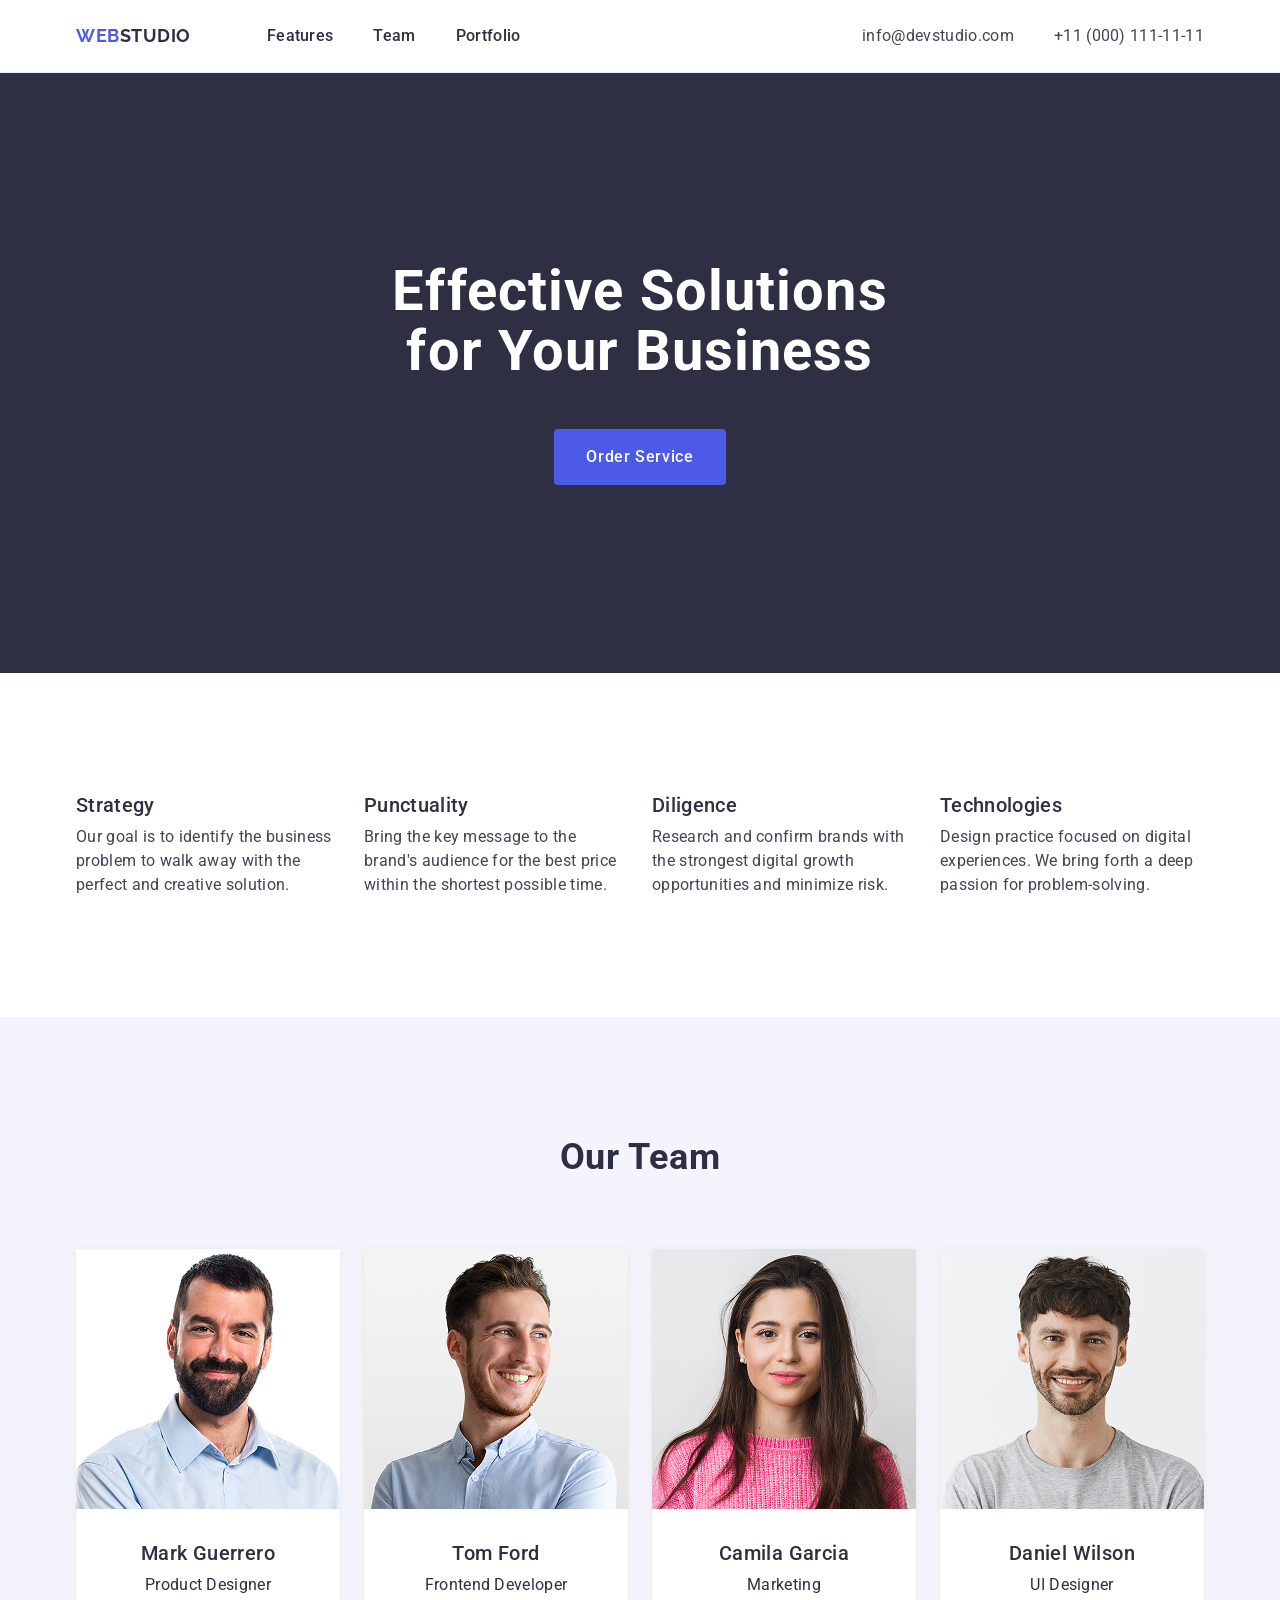
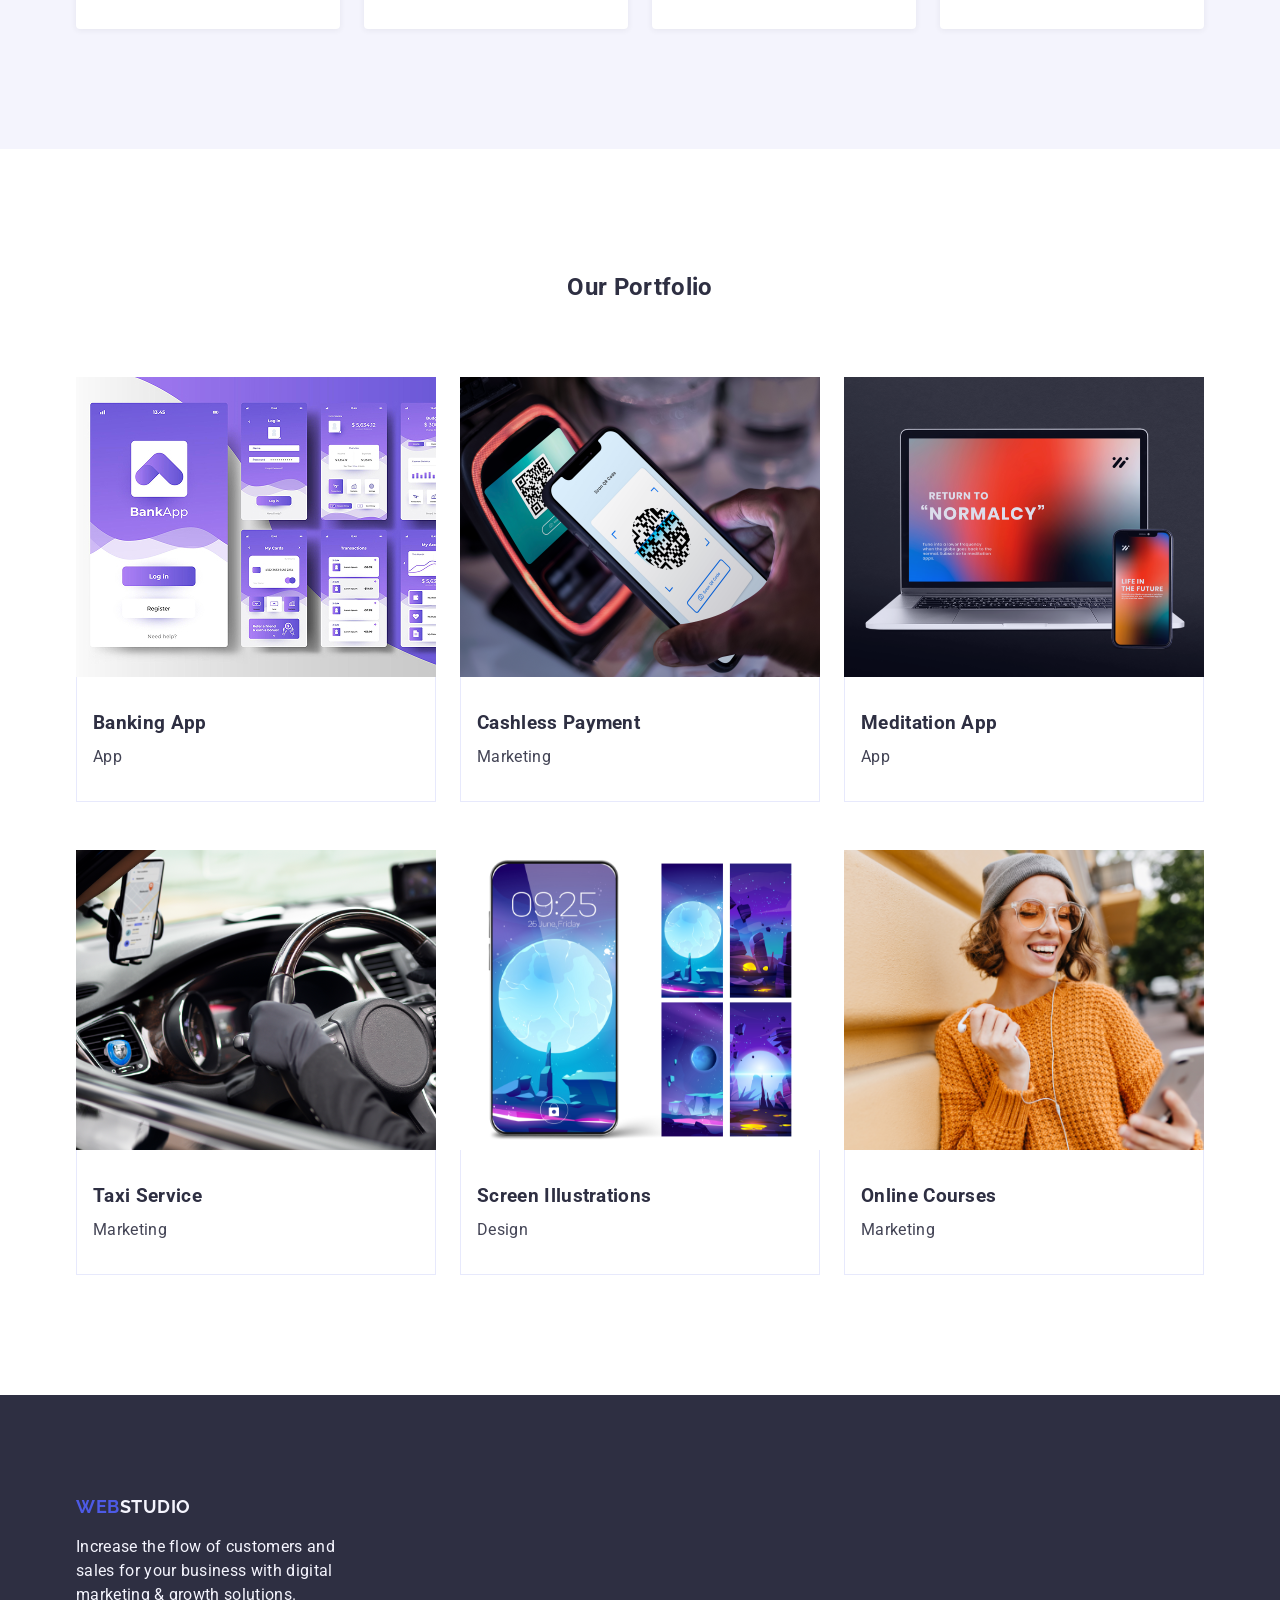
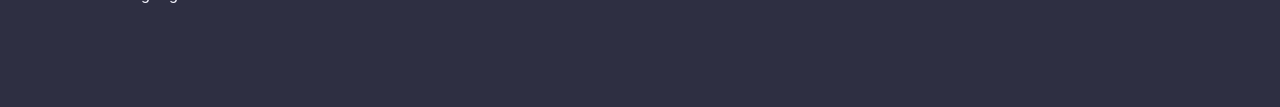
==== index.html @ d3e7862a "Initial commit" ====
<!doctype html>
<html lang="en">
  <head>
    <meta charset="UTF-8" />
    <meta name="viewport" content="width=device-width, initial-scale=1.0" />
    <title>WebStudio</title>
    <link rel="preconnect" href="https://fonts.googleapis.com">
<link rel="preconnect" href="https://fonts.gstatic.com" crossorigin>
<link href="https://fonts.googleapis.com/css2?family=Raleway:wght@700&family=Roboto:wght@100..900&display=swap" rel="stylesheet">
<link rel="stylesheet" href="https://cdnjs.cloudflare.com/ajax/libs/modern-normalize/3.0.1/modern-normalize.min.css" integrity="sha512-q6WgHqiHlKyOqslT/lgBgodhd03Wp4BEqKeW6nNtlOY4quzyG3VoQKFrieaCeSnuVseNKRGpGeDU3qPmabCANg==" crossorigin="anonymous" referrerpolicy="no-referrer" />
    <link rel = "stylesheet" href="./css/main.css">
    <link rel="shortcut icon" href="./images/icons/logo.svg" type="image/x-icon" />
  </head>
  <body>
    <!--Header section-->
    <header class="header" id="header">      
      <div class="container">
      <a class="logo"
      href="./index.html">
      Web<span class="logo-icon">Studio</span></a>
            
      <nav class="main-nav">
        <ul class="main-nav-list">
        
          <li class="main-nav-item">
            <a class="main-nav-link" href="#features">Features</a>
          </li>
          <li class="main-nav-item">
            <a class="main-nav-link"  href="#team">Team</a>
          </li>
          <li class="main-nav-item"> 
            <a class="main-nav-link" href="#portfolio">Portfolio</a>
          </li>
        </ul>
      </nav>
      <address>
      <ul class="socials">
        <li class="socials-item">
          <a class="socials-link" href="mailto:info@devstudio.com">info@devstudio.com</a>
        </li>
        <li class="socials-item">
          <a class="socials-link" href="tel:+110001111111">+11 (000) 111-11-11</a>
        </li>
      </ul>
        </address>
        </div> 
    </header>

    <main class="main" id="main">
      <!--Hero section-->
      <section class="hero" id="hero">
        <div class="container">
        <div class="hero-wrapper">
        <h1 class="hero-title">Effective Solutions for Your Business</h1>
        <button class="hero-btn" type="button">Order Service</button>
        </div>
      </div>
      </section>

      <!--Features section-->
      <section class="features" id="features"> 
        <div class="container">
        <h2 class="sr-only">Our Features</h2>
       
        <ul class="features-list">
          <li class="features-item">
            <h3 class="features-subtitle">Strategy</h3>
            <p class="features-desc">
              Our goal is to identify the business problem to walk away with the
              perfect and creative solution.
            </p>
          </li>
          <li class="features-item">
            <h3 class="features-subtitle">Punctuality</h3>
            <p class="features-desc">
              Bring the key message to the brand's audience for the best price
              within the shortest possible time.
            </p>
          </li>
          <li class="features-item">
            <h3 class="features-subtitle">Diligence</h3>
            <p class="features-desc">
              Research and confirm brands with the strongest digital growth
              opportunities and minimize risk.
            </p>
          </li>
          <li class="features-item">
            <h3 class="features-subtitle">Technologies</h3>
            <p class="features-desc">
              Design practice focused on digital experiences. We bring forth a
              deep passion for problem-solving.
            </p>
          </li>
        </ul>
        </div>
      </section>

      <!--Team section-->
      <section class="team section" id="team">
        <div class="container">
        <h2 class="team-title section-title">Our Team</h2>
        
        <ul class="team-list">
          <li class="team-item">
            <img
              class="team-ill"
              src="./images/photo/team-1.png"
              alt="Mark Guerrero"
              width="264"
              height="260"
            />
            <div class="team-content">
            <h3 class="team-caption">Mark Guerrero</h3>
            <p>Product Designer</p></div>
          </li>
          <li class="team-item">
            <img
              class="team-ill"
              src="./images/photo/team-2.png"
              alt="Tom Ford"
              width="264"
              height="260"
            />
            <div class="team-content">
            <h3 class="team-caption">Tom Ford</h3>
            <p>Frontend Developer</p></div>
          </li>
          <li class="team-item">
            <img
              class="team-ill"
              src="./images/photo/team-3.png"
              alt="Camila Garcia"
              width="264"
              height="260"
            />
            <div class="team-content">
            <h3 class="team-caption">Camila Garcia</h3>
            <p>Marketing</p></div>
          </li>
          <li class="team-item">
            <img
              class="team-ill"
              src="./images/photo/team-4.png"
              alt="Daniel Wilson"
              width="264"
              height="260"
            />
            <div class="team-content">
            <h3 class="team-caption">Daniel Wilson</h3>
            <p>UI Designer</p></div>
          </li>
        </ul>
        </div>
      </section>

       <!--Portfolio section-->
      <section class="portfolio section" id="portfolio">
        <div class="container">
    <h2 class="portfolio-title section-title">Our Portfolio</h2>
    <ul class="portfolio-list">
      <li class="portfolio-item">
        <img
        class="portfolio-ill"
          src="./images/portfolio-1.svg"
          alt="Banking App"
          width="360"
          height="300"
        />
        <div class="portfolio-content">
        <h3 class="portfolio-caption">Banking App</h3>
        <p class="portfolio-text">App</p></div>
      </li>
      <li class="portfolio-item">
        <img
          class="portfolio-ill"
          src="./images/portfolio-2.svg"
          alt="Marketing"
          width="360"
          height="300"
        />
          <div class="portfolio-content">
        <h3 class="portfolio-caption">Cashless Payment</h3>
        <p class="portfolio-text">Marketing</p></div>
      </li>
      <li class="portfolio-item">
        <img
          class="portfolio-ill"
          src="./images/portfolio-3.svg"
          alt="Meditation App"
          width="360"
          height="300"
        />
        <div class="portfolio-content">
        <h3 class="portfolio-caption">Meditation App</h3>
        <p class="portfolio-text">App</p></div>
      </li>
      <li class="portfolio-item">
        <img
          class="portfolio-ill"
          src="./images/portfolio-4.svg"
          alt="Taxi Service"
          width="360"
          height="300"
        />
        <div class="portfolio-content">
        <h3 class="portfolio-caption">Taxi Service</h3>
        <p class="portfolio-text">Marketing</p></div>
      </li>
      <li class="portfolio-item">
        <img
          class="portfolio-ill"
          src="./images/portfolio-5.svg"
          alt="Design"
          width="360"
          height="300"
        />
        <div class="portfolio-content">
        <h3 class="portfolio-caption">Screen Illustrations</h3>
        <p class="portfolio-text">Design</p></div>
      </li>
      <li class="portfolio-item">
        <img
          class="portfolio-ill"
          src="./images/portfolio-6.svg"
          alt="Online Courses"
          width="360"
          height="300"
        />
        <div class="portfolio-content">
        <h3 class="portfolio-caption">Online Courses</h3>
        <p class="portfolio-text">Marketing</p></div>
      </li>
    </ul>
    </div>
  </section>
    </main>

    <!--Footer section-->
    <footer class="footer" id="footer">
      <div class="container">

      <a class="logo footer-logo"
      href="./index.html">
      Web<span class="logo-icon-footer">Studio</span></a>
     
      <p class="footer-text">
        Increase the flow of customers and sales for your business with digital
        marketing & growth solutions.
      </p>
      </div>
    </footer>
  </body>
</html>
---- css/main.css ----
@import './common.css';
@import './header.css';
@import './hero.css';
@import './features.css';
@import './team.css';
@import './portfolio.css';
@import './footer.css';
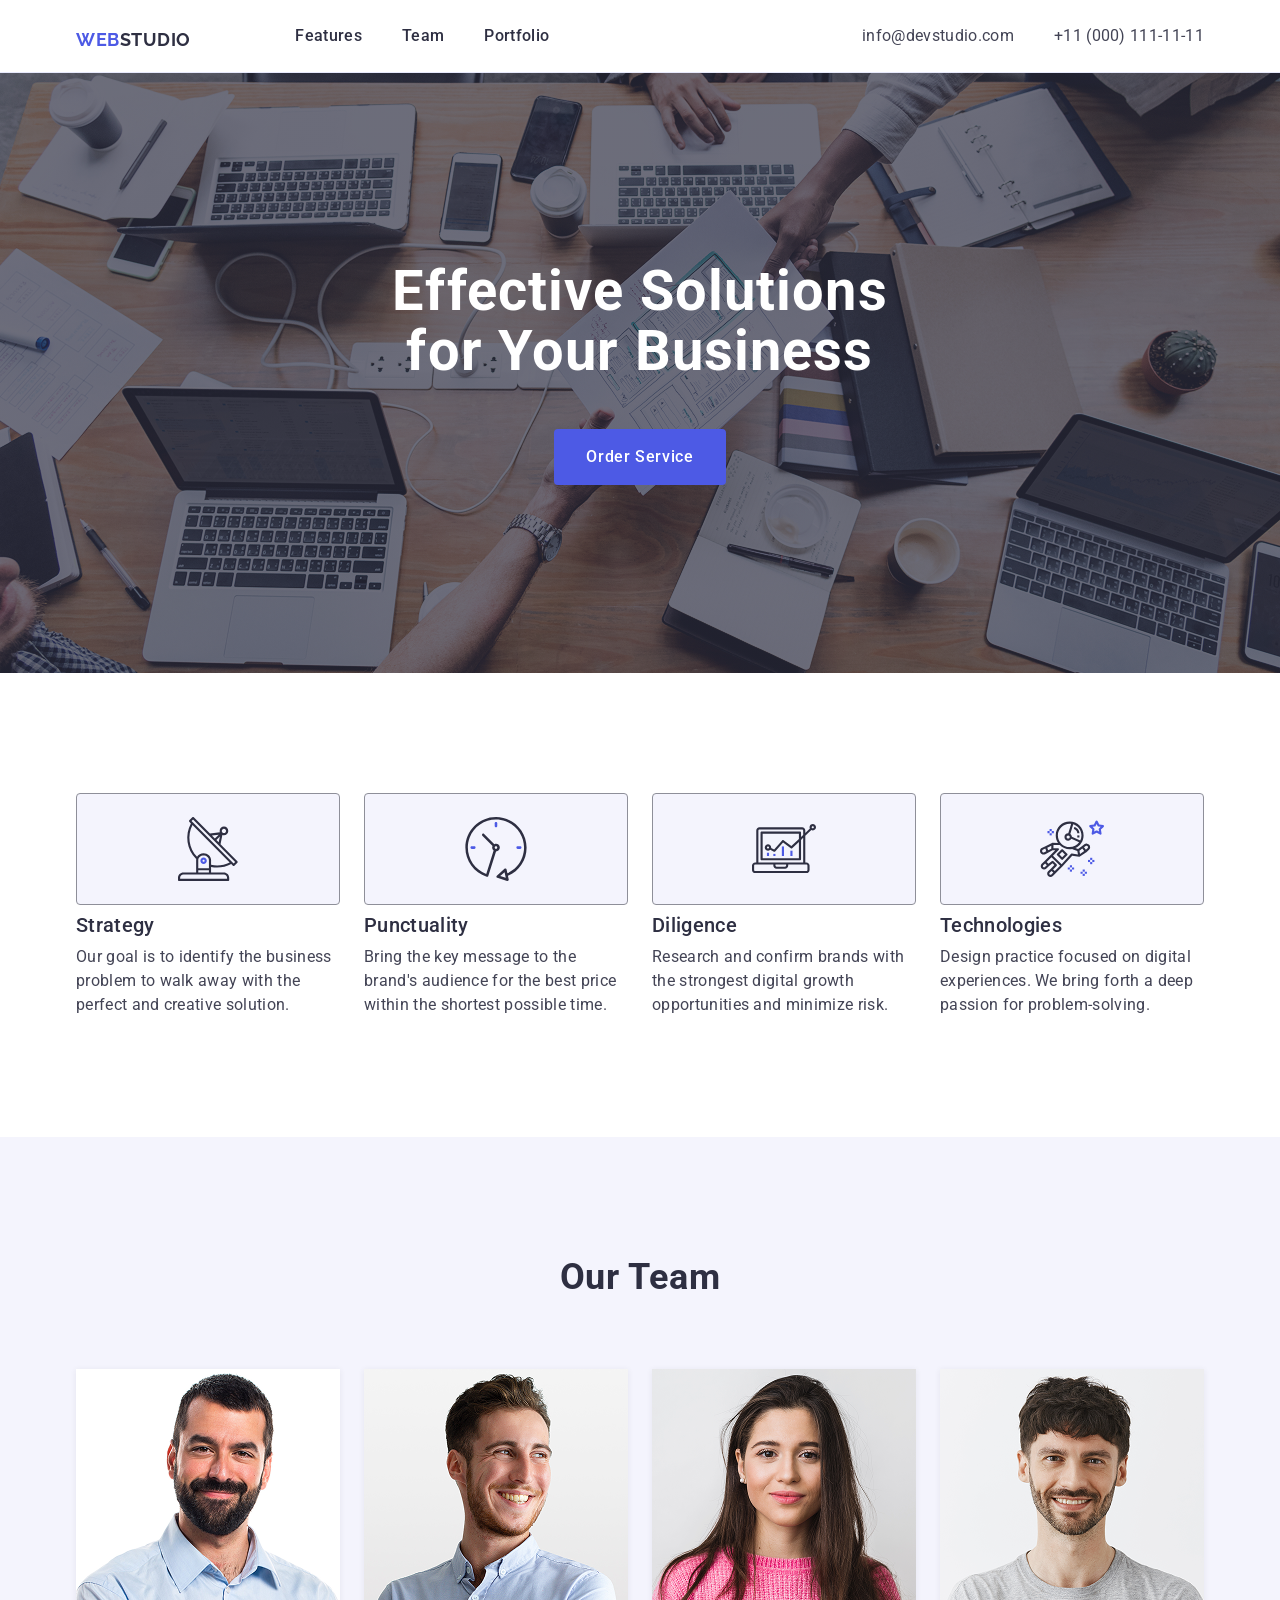
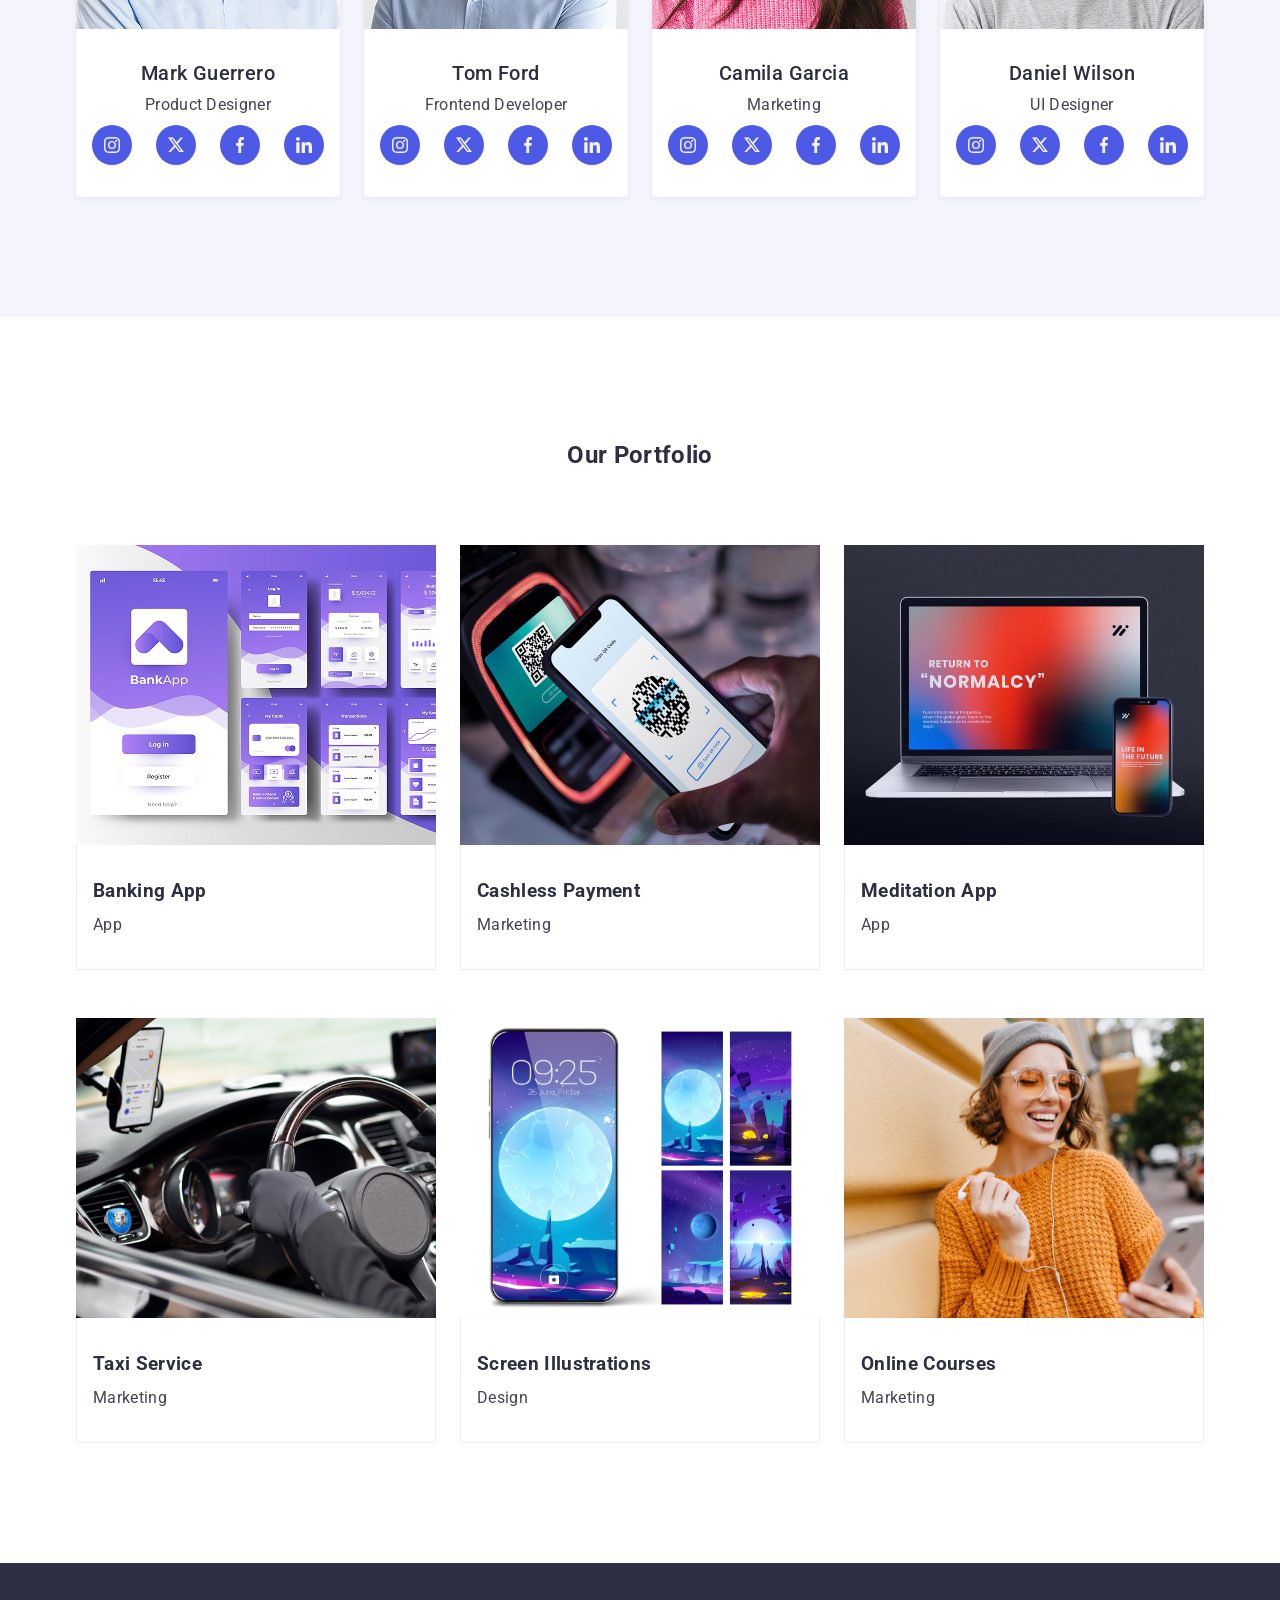
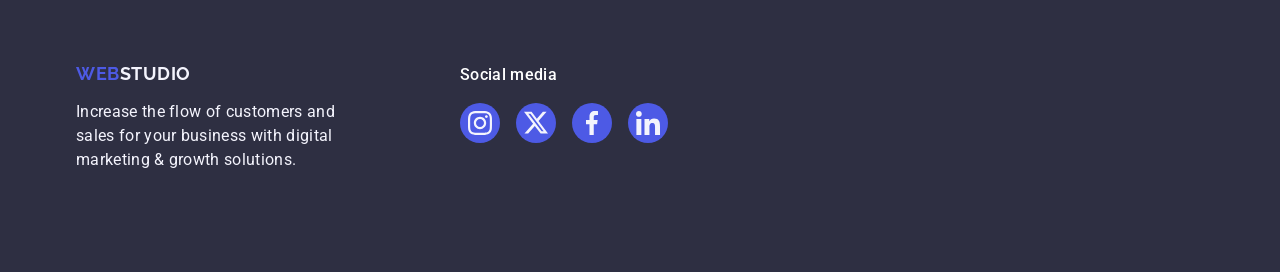
==== commit 0d2cba0b: "Complete WebStudio goit-markup-hw-04" ====
--- a/index.html
+++ b/index.html
@@ -17,7 +17,12 @@
       <div class="container">
       <a class="logo"
       href="./index.html">
-      Web<span class="logo-icon">Studio</span></a>
+      Web<span class="logo-icon">Studio</span>
+    <svg class="logo-icon-svg" width="24" height="24">
+      <use href="./images/icons/sprite.svg#logo"></use>
+
+    </svg>
+    </a>
             
       <nav class="main-nav">
         <ul class="main-nav-list">
@@ -64,6 +69,12 @@
        
         <ul class="features-list">
           <li class="features-item">
+            <div class="features-icon-wrapper">
+              <svg class="features-icon" width="64" height="64">
+                <use href="./images/icons/symbol-defs.svg#antenna">
+                </use>
+              </svg>
+            </div>
             <h3 class="features-subtitle">Strategy</h3>
             <p class="features-desc">
               Our goal is to identify the business problem to walk away with the
@@ -71,6 +82,12 @@
             </p>
           </li>
           <li class="features-item">
+            <div class="features-icon-wrapper">
+              <svg class="features-icon" width="64" height="64">
+                <use href="./images/icons/symbol-defs.svg#clock">
+                </use>
+              </svg>
+            </div>
             <h3 class="features-subtitle">Punctuality</h3>
             <p class="features-desc">
               Bring the key message to the brand's audience for the best price
@@ -78,6 +95,12 @@
             </p>
           </li>
           <li class="features-item">
+            <div class="features-icon-wrapper">
+              <svg class="features-icon" width="64" height="64">
+                <use href="./images/icons/symbol-defs.svg#diagram">
+                </use>
+              </svg>
+            </div>
             <h3 class="features-subtitle">Diligence</h3>
             <p class="features-desc">
               Research and confirm brands with the strongest digital growth
@@ -85,6 +108,12 @@
             </p>
           </li>
           <li class="features-item">
+            <div class="features-icon-wrapper">
+              <svg class="features-icon" width="64" height="64">
+                <use href="./images/icons/symbol-defs.svg#astronaut">
+                </use>
+              </svg>
+            </div>
             <h3 class="features-subtitle">Technologies</h3>
             <p class="features-desc">
               Design practice focused on digital experiences. We bring forth a
@@ -111,7 +140,45 @@
             />
             <div class="team-content">
             <h3 class="team-caption">Mark Guerrero</h3>
-            <p>Product Designer</p></div>
+            <p class="team-text">Product Designer</p>
+            <ul class="team-social-list">
+    <li class="team-social-item">
+      <a class="team-social-link" href="https://instagram.com/" aria-label="Instagram">
+        <svg class="team-social-icon" width="16" height="16">
+          <use href="./images/icons/symbol-defs.svg#instagram"></use>
+        </svg>
+      </a>
+    </li>
+    <li class="team-social-item">
+  <a class="team-social-link"
+     href="https://twitter.com/"
+     aria-label="Twitter">
+    <svg class="team-social-icon" width="16" height="16">
+      <use href="./images/icons/symbol-defs.svg#twitter"></use>
+    </svg>
+  </a>
+</li>
+
+<li class="team-social-item">
+  <a class="team-social-link"
+     href="https://facebook.com/"
+     aria-label="Facebook">
+    <svg class="team-social-icon" width="16" height="16">
+      <use href="./images/icons/symbol-defs.svg#facebook"></use>
+    </svg>
+  </a>
+</li>
+<li class="team-social-item">
+  <a class="team-social-link"
+     href="https://linkedin.com/"
+     aria-label="LinkedIn">
+    <svg class="team-social-icon" width="16" height="16">
+      <use href="./images/icons/symbol-defs.svg#linkedin"></use>
+    </svg>
+  </a>
+</li>
+  </ul>
+            </div>
           </li>
           <li class="team-item">
             <img
@@ -123,7 +190,45 @@
             />
             <div class="team-content">
             <h3 class="team-caption">Tom Ford</h3>
-            <p>Frontend Developer</p></div>
+            <p class="team-text">Frontend Developer</p>
+           <ul class="team-social-list">
+    <li class="team-social-item">
+      <a class="team-social-link" href="https://instagram.com/" aria-label="Instagram">
+        <svg class="team-social-icon" width="16" height="16">
+          <use href="./images/icons/symbol-defs.svg#instagram"></use>
+        </svg>
+      </a>
+    </li>
+    <li class="team-social-item">
+  <a class="team-social-link"
+     href="https://twitter.com/"
+     aria-label="Twitter">
+    <svg class="team-social-icon" width="16" height="16">
+      <use href="./images/icons/symbol-defs.svg#twitter"></use>
+    </svg>
+  </a>
+</li>
+
+<li class="team-social-item">
+  <a class="team-social-link"
+     href="https://facebook.com/"
+     aria-label="Facebook">
+    <svg class="team-social-icon" width="16" height="16">
+      <use href="./images/icons/symbol-defs.svg#facebook"></use>
+    </svg>
+  </a>
+</li>
+<li class="team-social-item">
+  <a class="team-social-link"
+     href="https://linkedin.com/"
+     aria-label="LinkedIn">
+    <svg class="team-social-icon" width="16" height="16">
+      <use href="./images/icons/symbol-defs.svg#linkedin"></use>
+    </svg>
+  </a>
+</li>
+  </ul>
+          </div>
           </li>
           <li class="team-item">
             <img
@@ -135,7 +240,45 @@
             />
             <div class="team-content">
             <h3 class="team-caption">Camila Garcia</h3>
-            <p>Marketing</p></div>
+            <p class="team-text">Marketing</p>
+           <ul class="team-social-list">
+    <li class="team-social-item">
+      <a class="team-social-link" href="https://instagram.com/" aria-label="Instagram">
+        <svg class="team-social-icon" width="16" height="16">
+          <use href="./images/icons/symbol-defs.svg#instagram"></use>
+        </svg>
+      </a>
+    </li>
+    <li class="team-social-item">
+  <a class="team-social-link"
+     href="https://twitter.com/"
+     aria-label="Twitter">
+    <svg class="team-social-icon" width="16" height="16">
+      <use href="./images/icons/symbol-defs.svg#twitter"></use>
+    </svg>
+  </a>
+</li>
+
+<li class="team-social-item">
+  <a class="team-social-link"
+     href="https://facebook.com/"
+     aria-label="Facebook">
+    <svg class="team-social-icon" width="16" height="16">
+      <use href="./images/icons/symbol-defs.svg#facebook"></use>
+    </svg>
+  </a>
+</li>
+<li class="team-social-item">
+  <a class="team-social-link"
+     href="https://linkedin.com/"
+     aria-label="LinkedIn">
+    <svg class="team-social-icon" width="16" height="16">
+      <use href="./images/icons/symbol-defs.svg#linkedin"></use>
+    </svg>
+  </a>
+</li>
+  </ul>
+          </div>
           </li>
           <li class="team-item">
             <img
@@ -147,7 +290,45 @@
             />
             <div class="team-content">
             <h3 class="team-caption">Daniel Wilson</h3>
-            <p>UI Designer</p></div>
+            <p class="team-text">UI Designer</p>
+           <ul class="team-social-list">
+    <li class="team-social-item">
+      <a class="team-social-link" href="https://instagram.com/" aria-label="Instagram">
+        <svg class="team-social-icon" width="16" height="16">
+          <use href="./images/icons/symbol-defs.svg#instagram"></use>
+        </svg>
+      </a>
+    </li>
+    <li class="team-social-item">
+  <a class="team-social-link"
+     href="https://twitter.com/"
+     aria-label="Twitter">
+    <svg class="team-social-icon" width="16" height="16">
+      <use href="./images/icons/symbol-defs.svg#twitter"></use>
+    </svg>
+  </a>
+</li>
+
+<li class="team-social-item">
+  <a class="team-social-link"
+     href="https://facebook.com/"
+     aria-label="Facebook">
+    <svg class="team-social-icon" width="16" height="16">
+      <use href="./images/icons/symbol-defs.svg#facebook"></use>
+    </svg>
+  </a>
+</li>
+<li class="team-social-item">
+  <a class="team-social-link"
+     href="https://linkedin.com/"
+     aria-label="LinkedIn">
+    <svg class="team-social-icon" width="16" height="16">
+      <use href="./images/icons/symbol-defs.svg#linkedin"></use>
+    </svg>
+  </a>
+</li>
+  </ul>
+          </div>
           </li>
         </ul>
         </div>
@@ -159,73 +340,152 @@
     <h2 class="portfolio-title section-title">Our Portfolio</h2>
     <ul class="portfolio-list">
       <li class="portfolio-item">
+        <div class="portfolio-image-wrapper">
         <img
         class="portfolio-ill"
-          src="./images/portfolio-1.svg"
+          src="./images/portfolio/portfolio-1.svg"
           alt="Banking App"
           width="360"
           height="300"
         />
+        <p class="portfolio-overlay">
+
+      14 Stylish and User-Friendly App Design
+
+      Concepts. Task Manager App. Calorie
+
+      Tracker App. Exotic Fruit Ecommerce App.
+
+      Cloud Storage App.
+
+        </p>
+        </div>
         <div class="portfolio-content">
         <h3 class="portfolio-caption">Banking App</h3>
         <p class="portfolio-text">App</p></div>
       </li>
       <li class="portfolio-item">
+        <div class="portfolio-image-wrapper">
         <img
           class="portfolio-ill"
-          src="./images/portfolio-2.svg"
+          src="./images/portfolio/portfolio-2.svg"
           alt="Marketing"
           width="360"
           height="300"
         />
+           <p class="portfolio-overlay">
+
+      14 Stylish and User-Friendly App Design
+
+      Concepts. Task Manager App. Calorie
+
+      Tracker App. Exotic Fruit Ecommerce App.
+
+      Cloud Storage App.
+
+        </p>
+        </div>
           <div class="portfolio-content">
         <h3 class="portfolio-caption">Cashless Payment</h3>
         <p class="portfolio-text">Marketing</p></div>
       </li>
       <li class="portfolio-item">
+         <div class="portfolio-image-wrapper">
         <img
           class="portfolio-ill"
-          src="./images/portfolio-3.svg"
+          src="./images/portfolio/portfolio-3.svg"
           alt="Meditation App"
           width="360"
           height="300"
         />
+        <p class="portfolio-overlay">
+
+      14 Stylish and User-Friendly App Design
+
+      Concepts. Task Manager App. Calorie
+
+      Tracker App. Exotic Fruit Ecommerce App.
+
+      Cloud Storage App.
+
+        </p>
+        </div>
         <div class="portfolio-content">
         <h3 class="portfolio-caption">Meditation App</h3>
         <p class="portfolio-text">App</p></div>
       </li>
       <li class="portfolio-item">
+        <div class="portfolio-image-wrapper">
         <img
           class="portfolio-ill"
-          src="./images/portfolio-4.svg"
+          src="./images/portfolio/portfolio-4.svg"
           alt="Taxi Service"
           width="360"
           height="300"
         />
+        
+           <p class="portfolio-overlay">
+
+      14 Stylish and User-Friendly App Design
+
+      Concepts. Task Manager App. Calorie
+
+      Tracker App. Exotic Fruit Ecommerce App.
+
+      Cloud Storage App.
+
+        </p>
+        </div>
         <div class="portfolio-content">
         <h3 class="portfolio-caption">Taxi Service</h3>
         <p class="portfolio-text">Marketing</p></div>
       </li>
       <li class="portfolio-item">
+        <div class="portfolio-image-wrapper">
         <img
           class="portfolio-ill"
-          src="./images/portfolio-5.svg"
+          src="./images/portfolio/portfolio-5.svg"
           alt="Design"
           width="360"
           height="300"
         />
+         <p class="portfolio-overlay">
+
+      14 Stylish and User-Friendly App Design
+
+      Concepts. Task Manager App. Calorie
+
+      Tracker App. Exotic Fruit Ecommerce App.
+
+      Cloud Storage App.
+
+        </p>
+        </div>
         <div class="portfolio-content">
         <h3 class="portfolio-caption">Screen Illustrations</h3>
         <p class="portfolio-text">Design</p></div>
       </li>
       <li class="portfolio-item">
+         <div class="portfolio-image-wrapper">
         <img
           class="portfolio-ill"
-          src="./images/portfolio-6.svg"
+          src="./images/portfolio/portfolio-6.svg"
           alt="Online Courses"
           width="360"
           height="300"
         />
+        <p class="portfolio-overlay">
+
+      14 Stylish and User-Friendly App Design
+
+      Concepts. Task Manager App. Calorie
+
+      Tracker App. Exotic Fruit Ecommerce App.
+
+      Cloud Storage App.
+
+        </p>
+        </div>
         <div class="portfolio-content">
         <h3 class="portfolio-caption">Online Courses</h3>
         <p class="portfolio-text">Marketing</p></div>
@@ -238,15 +498,66 @@
     <!--Footer section-->
     <footer class="footer" id="footer">
       <div class="container">
-
+        <div class="footer-info">
       <a class="logo footer-logo"
       href="./index.html">
       Web<span class="logo-icon-footer">Studio</span></a>
      
       <p class="footer-text">
         Increase the flow of customers and sales for your business with digital
-        marketing & growth solutions.
+        marketing &amp; growth solutions.
       </p>
+      </div>
+
+      <div class="footer-social">
+        <p class="footer-social-title">Social media</p>
+
+        <ul class="footer-social-list">
+          <li class="footer-social-item">
+            <a class="footer-social-link"
+            href="https://instagram.com/"
+            aria-label="Instagram">
+            <svg width="24" height="24">
+              <use href="./images/icons/symbol-defs.svg#instagram"></use>
+            </svg>
+            </a>
+          </li>
+          <li class="footer-social-item">
+      <a class="footer-social-link"
+         href="https://twitter.com/"
+         aria-label="Twitter">
+        <svg width="24" height="24">
+          <use href="./images/icons/symbol-defs.svg#twitter"></use>
+        </svg>
+      </a>
+    </li>
+
+    <li class="footer-social-item">
+      <a class="footer-social-link"
+         href="https://facebook.com/"
+         aria-label="Facebook">
+        <svg width="24" height="24">
+          <use href="./images/icons/symbol-defs.svg#facebook"></use>
+        </svg>
+      </a>
+    </li>
+
+    <li class="footer-social-item">
+      <a class="footer-social-link"
+         href="https://linkedin.com/"
+         aria-label="LinkedIn">
+        <svg width="24" height="24">
+          <use href="./images/icons/symbol-defs.svg#linkedin"></use>
+        </svg>
+      </a>
+    </li>
+
+        </ul>
+
+
+      </div>
+
+
       </div>
     </footer>
   </body>
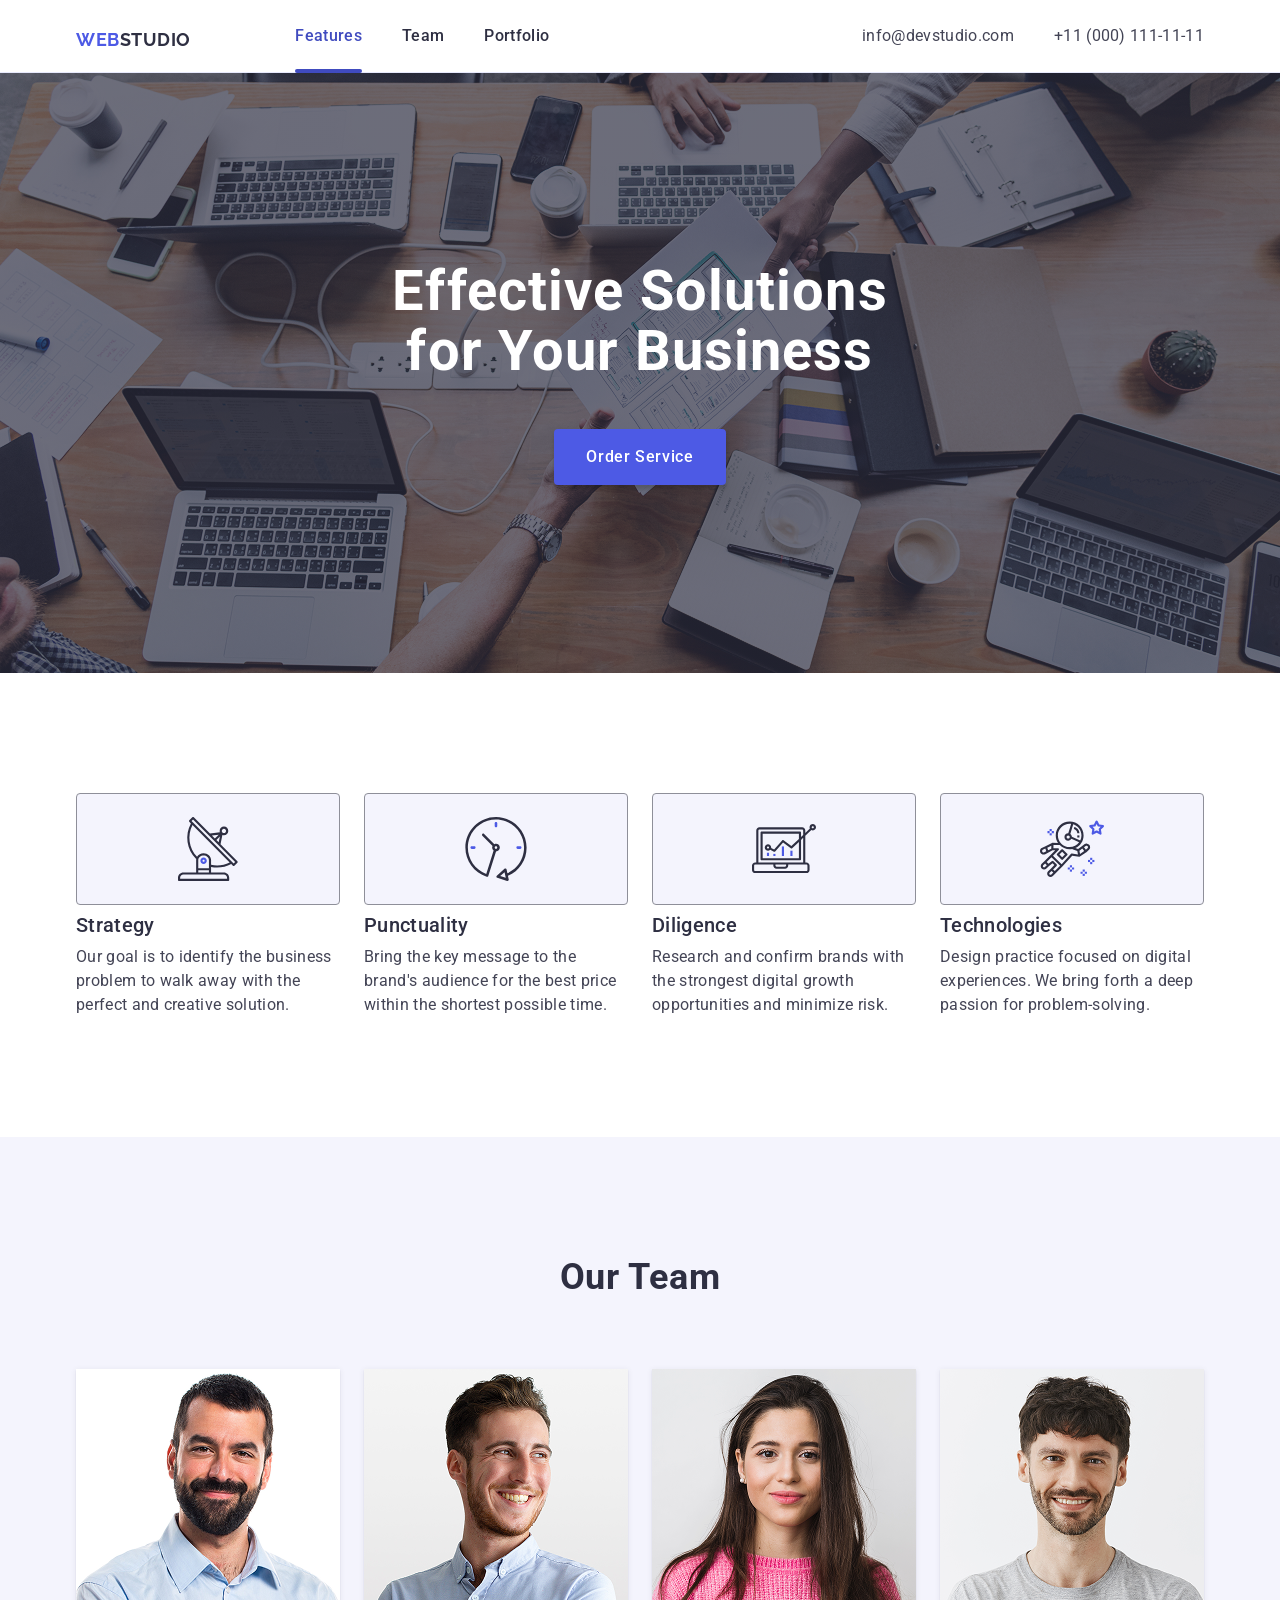
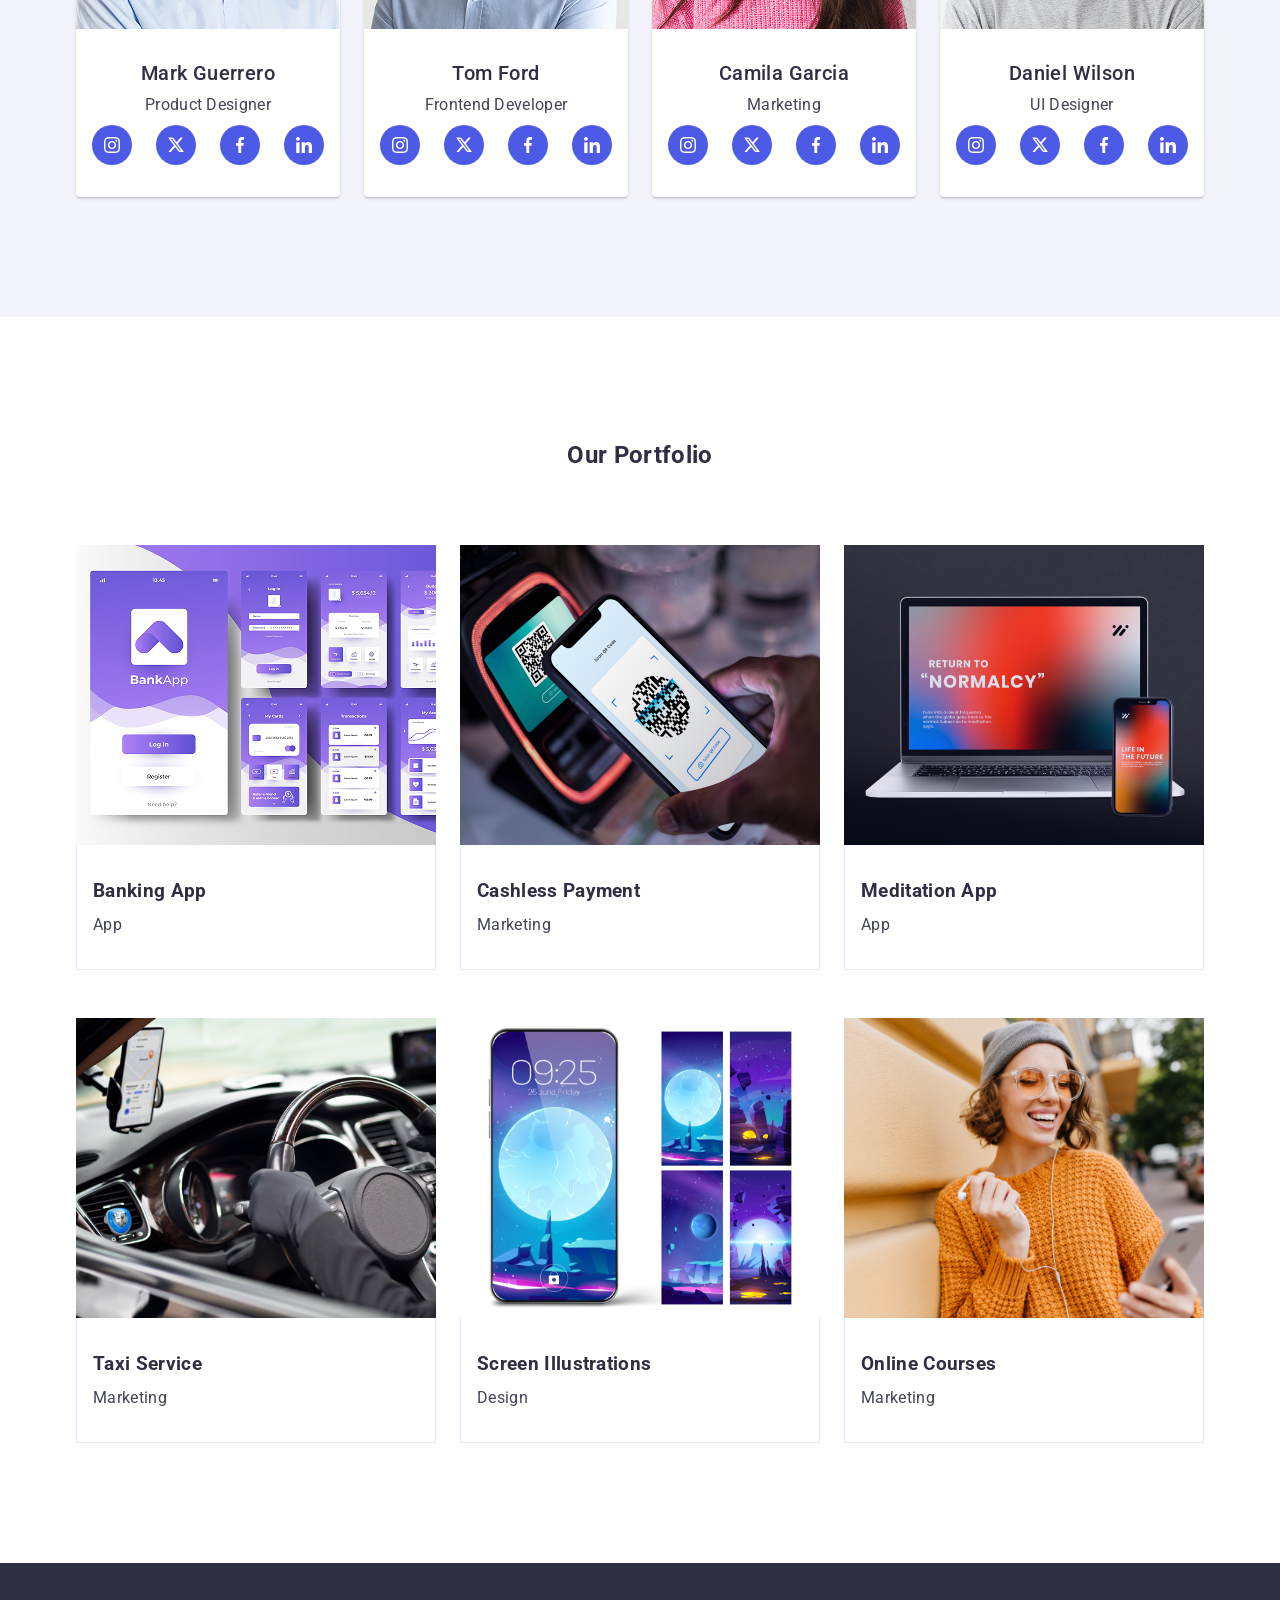
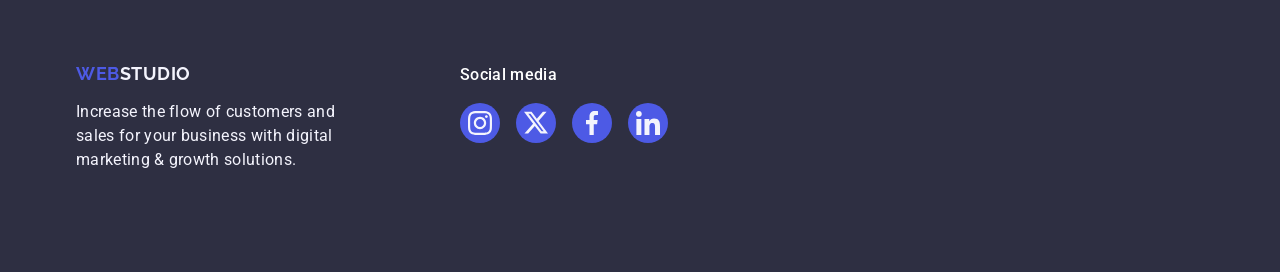
==== commit b22d6e59: "Fix homework feedback: update styles and layout" ====
--- a/index.html
+++ b/index.html
@@ -28,7 +28,7 @@
         <ul class="main-nav-list">
         
           <li class="main-nav-item">
-            <a class="main-nav-link" href="#features">Features</a>
+            <a class="main-nav-link current" href="#features">Features</a>
           </li>
           <li class="main-nav-item">
             <a class="main-nav-link"  href="#team">Team</a>
@@ -145,7 +145,7 @@
     <li class="team-social-item">
       <a class="team-social-link" href="https://instagram.com/" aria-label="Instagram">
         <svg class="team-social-icon" width="16" height="16">
-          <use href="./images/icons/symbol-defs.svg#instagram"></use>
+          <use href="./images/icons.svg#instagram"></use>
         </svg>
       </a>
     </li>
@@ -154,7 +154,7 @@
      href="https://twitter.com/"
      aria-label="Twitter">
     <svg class="team-social-icon" width="16" height="16">
-      <use href="./images/icons/symbol-defs.svg#twitter"></use>
+      <use href="./images/icons.svg#twitter"></use>
     </svg>
   </a>
 </li>
@@ -164,7 +164,7 @@
      href="https://facebook.com/"
      aria-label="Facebook">
     <svg class="team-social-icon" width="16" height="16">
-      <use href="./images/icons/symbol-defs.svg#facebook"></use>
+      <use href="./images/icons.svg#facebook"></use>
     </svg>
   </a>
 </li>
@@ -173,7 +173,7 @@
      href="https://linkedin.com/"
      aria-label="LinkedIn">
     <svg class="team-social-icon" width="16" height="16">
-      <use href="./images/icons/symbol-defs.svg#linkedin"></use>
+      <use href="./images/icons.svg#linkedin"></use>
     </svg>
   </a>
 </li>
@@ -195,7 +195,7 @@
     <li class="team-social-item">
       <a class="team-social-link" href="https://instagram.com/" aria-label="Instagram">
         <svg class="team-social-icon" width="16" height="16">
-          <use href="./images/icons/symbol-defs.svg#instagram"></use>
+          <use href="./images/icons.svg#instagram"></use>
         </svg>
       </a>
     </li>
@@ -204,7 +204,7 @@
      href="https://twitter.com/"
      aria-label="Twitter">
     <svg class="team-social-icon" width="16" height="16">
-      <use href="./images/icons/symbol-defs.svg#twitter"></use>
+      <use href="./images/icons.svg#twitter"></use>
     </svg>
   </a>
 </li>
@@ -214,7 +214,7 @@
      href="https://facebook.com/"
      aria-label="Facebook">
     <svg class="team-social-icon" width="16" height="16">
-      <use href="./images/icons/symbol-defs.svg#facebook"></use>
+      <use href="./images/icons.svg#facebook"></use>
     </svg>
   </a>
 </li>
@@ -223,7 +223,7 @@
      href="https://linkedin.com/"
      aria-label="LinkedIn">
     <svg class="team-social-icon" width="16" height="16">
-      <use href="./images/icons/symbol-defs.svg#linkedin"></use>
+      <use href="./images/icons.svg#linkedin"></use>
     </svg>
   </a>
 </li>
@@ -245,7 +245,7 @@
     <li class="team-social-item">
       <a class="team-social-link" href="https://instagram.com/" aria-label="Instagram">
         <svg class="team-social-icon" width="16" height="16">
-          <use href="./images/icons/symbol-defs.svg#instagram"></use>
+          <use href="./images/icons.svg#instagram"></use>
         </svg>
       </a>
     </li>
@@ -254,7 +254,7 @@
      href="https://twitter.com/"
      aria-label="Twitter">
     <svg class="team-social-icon" width="16" height="16">
-      <use href="./images/icons/symbol-defs.svg#twitter"></use>
+      <use href="./images/icons.svg#twitter"></use>
     </svg>
   </a>
 </li>
@@ -264,7 +264,7 @@
      href="https://facebook.com/"
      aria-label="Facebook">
     <svg class="team-social-icon" width="16" height="16">
-      <use href="./images/icons/symbol-defs.svg#facebook"></use>
+      <use href="./images/icons.svg#facebook"></use>
     </svg>
   </a>
 </li>
@@ -273,7 +273,7 @@
      href="https://linkedin.com/"
      aria-label="LinkedIn">
     <svg class="team-social-icon" width="16" height="16">
-      <use href="./images/icons/symbol-defs.svg#linkedin"></use>
+      <use href="./images/icons.svg#linkedin"></use>
     </svg>
   </a>
 </li>
@@ -295,7 +295,7 @@
     <li class="team-social-item">
       <a class="team-social-link" href="https://instagram.com/" aria-label="Instagram">
         <svg class="team-social-icon" width="16" height="16">
-          <use href="./images/icons/symbol-defs.svg#instagram"></use>
+          <use href="./images/icons.svg#instagram"></use>
         </svg>
       </a>
     </li>
@@ -304,7 +304,7 @@
      href="https://twitter.com/"
      aria-label="Twitter">
     <svg class="team-social-icon" width="16" height="16">
-      <use href="./images/icons/symbol-defs.svg#twitter"></use>
+      <use href="./images/icons.svg#twitter"></use>
     </svg>
   </a>
 </li>
@@ -314,7 +314,7 @@
      href="https://facebook.com/"
      aria-label="Facebook">
     <svg class="team-social-icon" width="16" height="16">
-      <use href="./images/icons/symbol-defs.svg#facebook"></use>
+      <use href="./images/icons.svg#facebook"></use>
     </svg>
   </a>
 </li>
@@ -323,7 +323,7 @@
      href="https://linkedin.com/"
      aria-label="LinkedIn">
     <svg class="team-social-icon" width="16" height="16">
-      <use href="./images/icons/symbol-defs.svg#linkedin"></use>
+      <use href="./images/icons.svg#linkedin"></use>
     </svg>
   </a>
 </li>
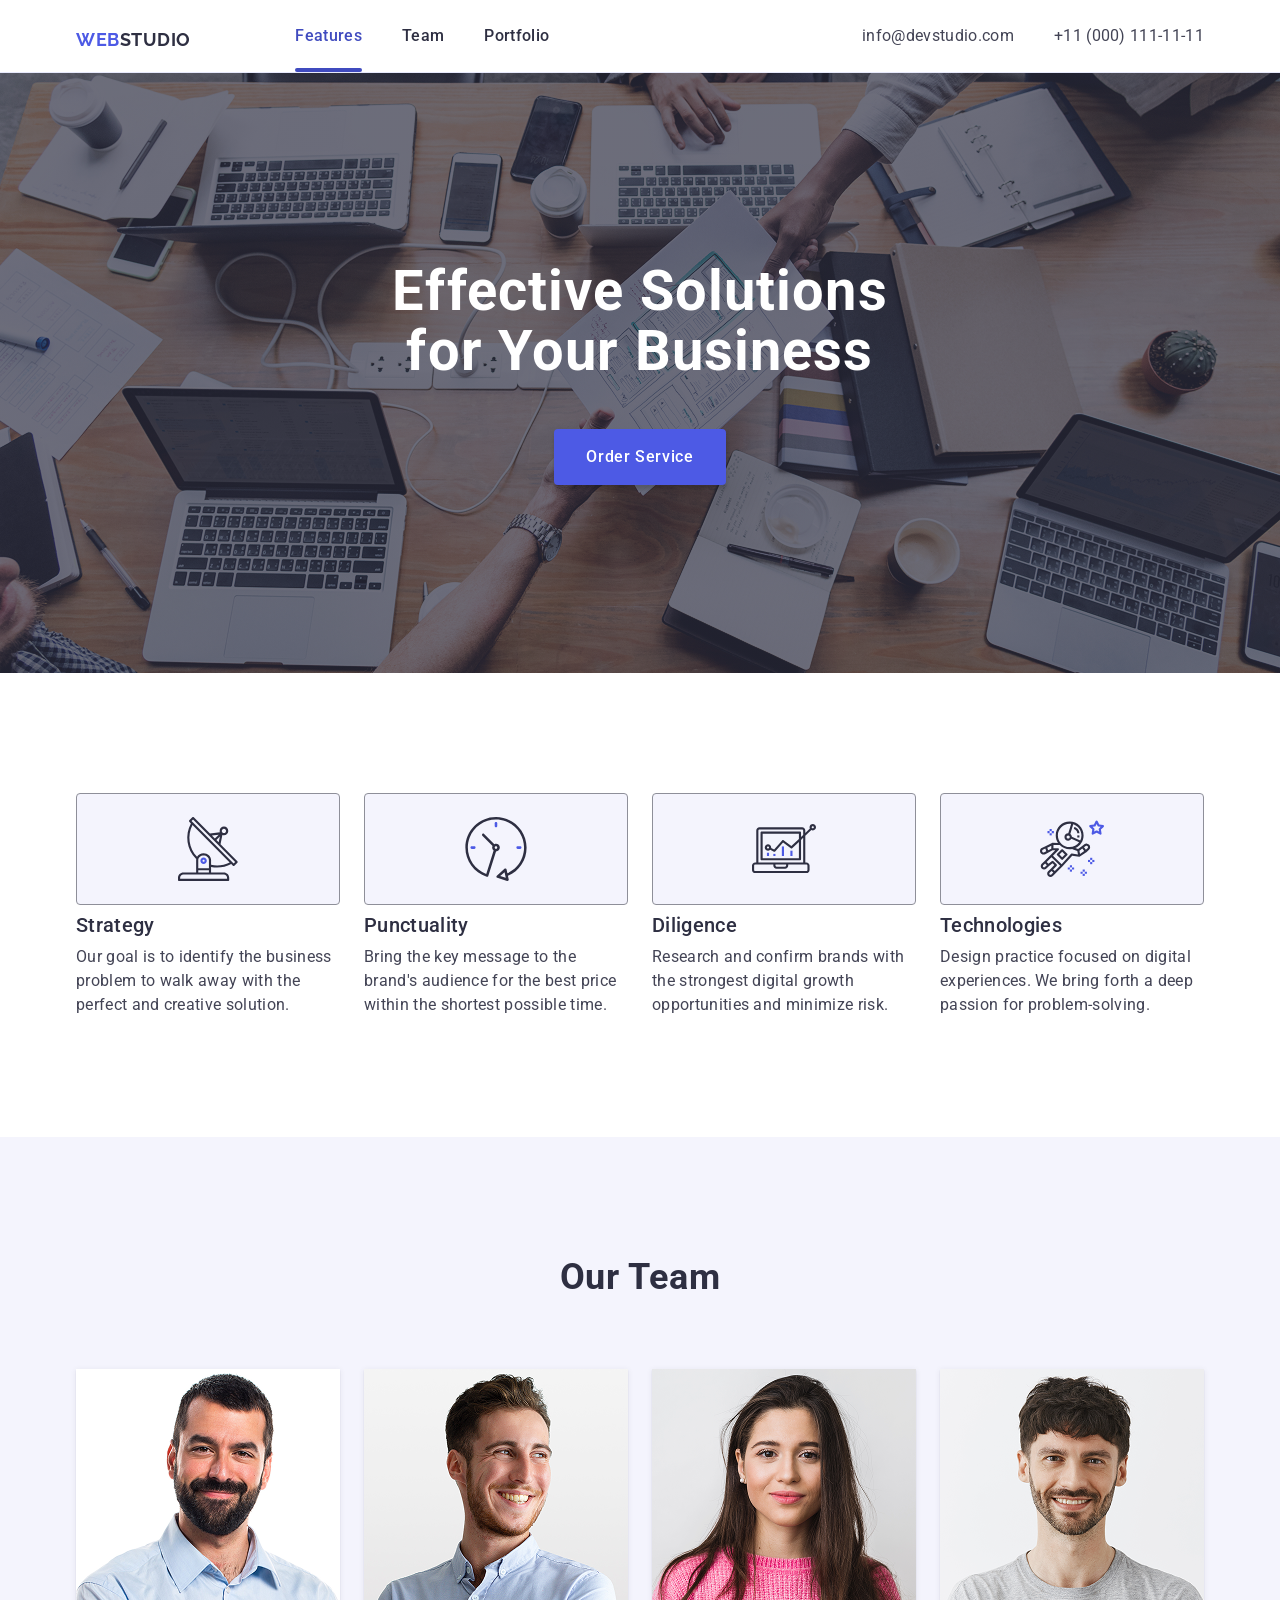
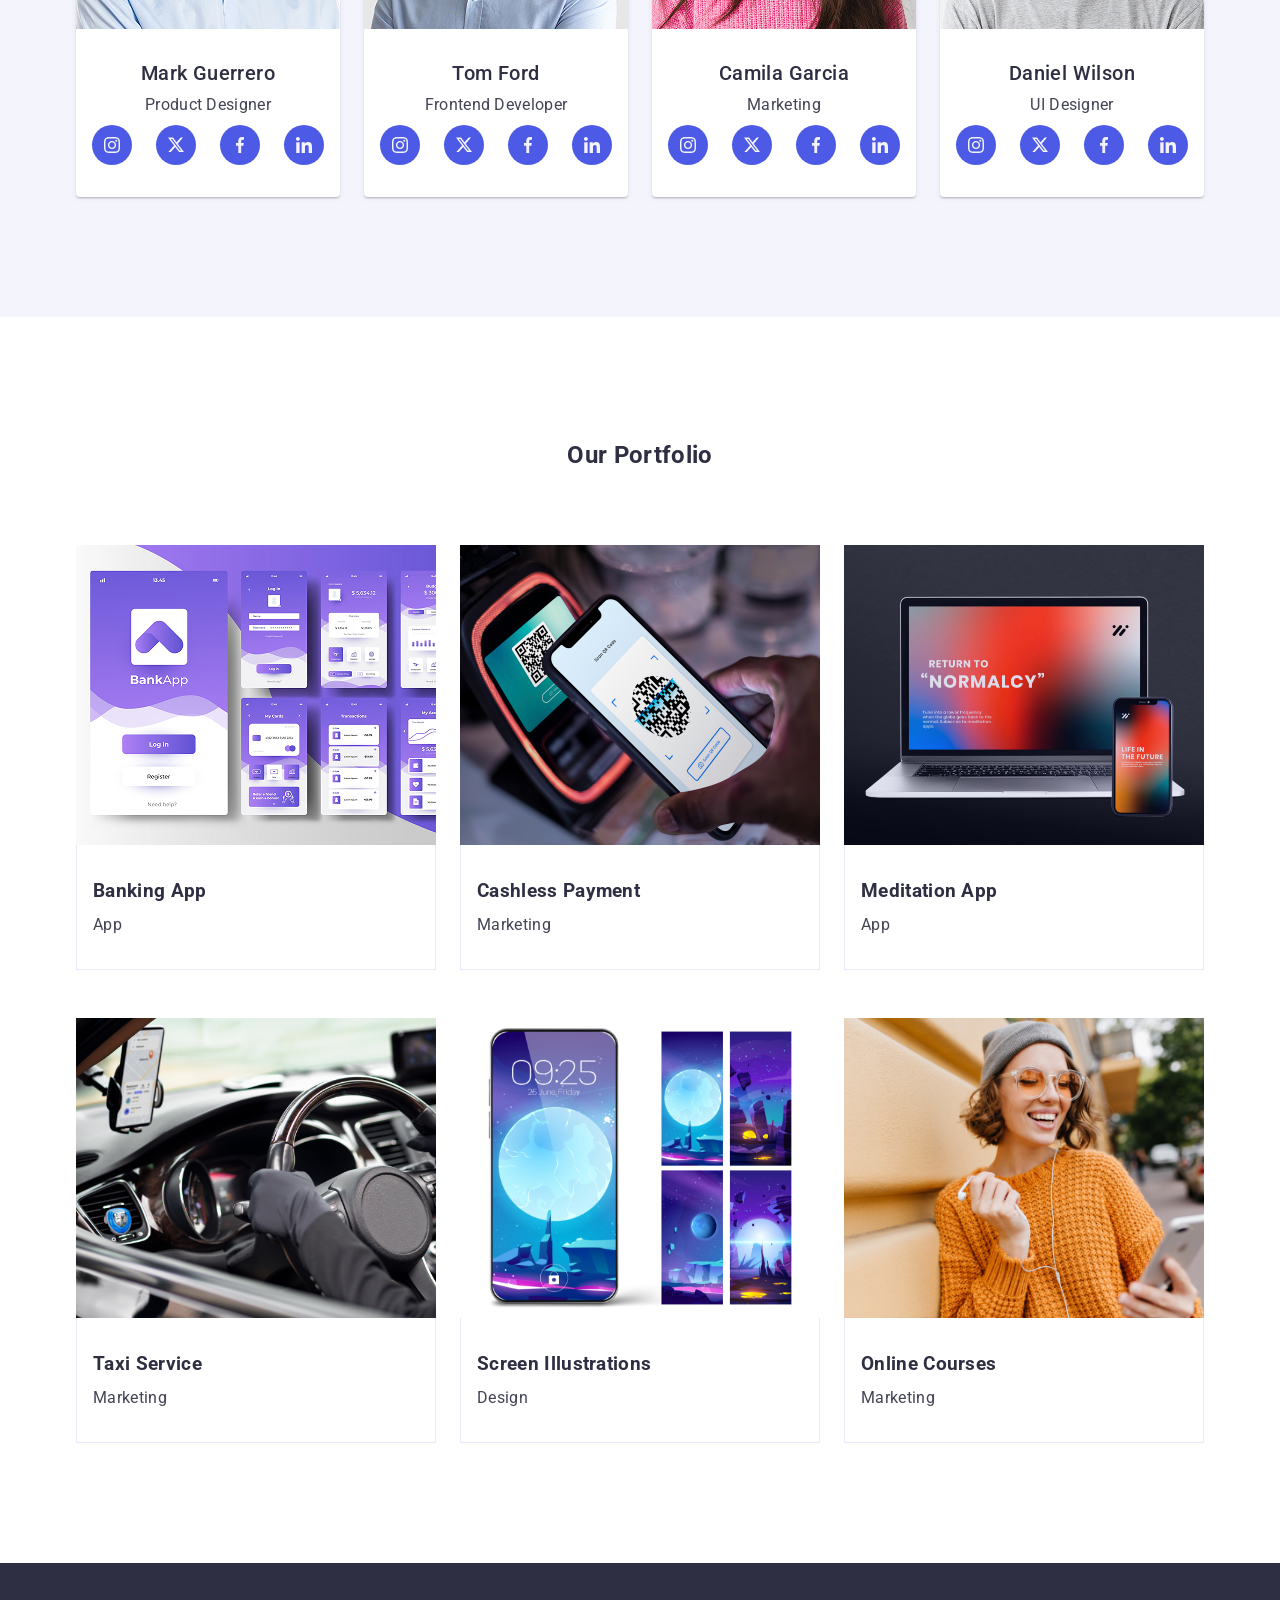
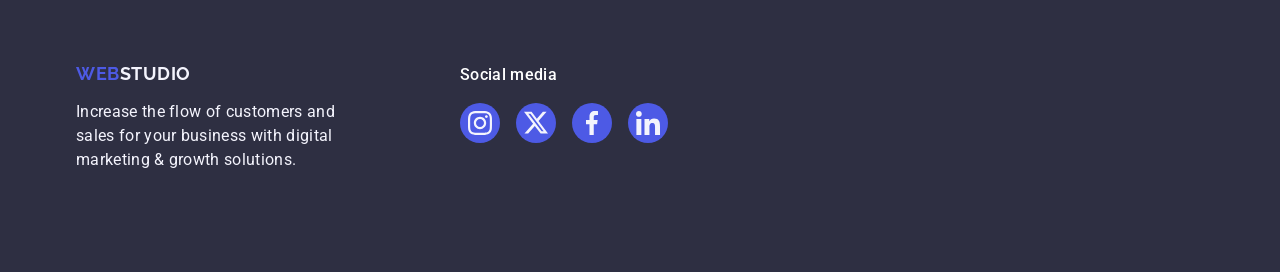
==== commit b782e4dc: "Fix HTML structure and CSS styles based on feedback" ====
--- a/index.html
+++ b/index.html
@@ -55,17 +55,15 @@
       <!--Hero section-->
       <section class="hero" id="hero">
         <div class="container">
-        <div class="hero-wrapper">
         <h1 class="hero-title">Effective Solutions for Your Business</h1>
         <button class="hero-btn" type="button">Order Service</button>
         </div>
-      </div>
       </section>
 
       <!--Features section-->
       <section class="features" id="features"> 
         <div class="container">
-        <h2 class="sr-only">Our Features</h2>
+        <h2 class="sr-only">Our features</h2>
        
         <ul class="features-list">
           <li class="features-item">
@@ -145,7 +143,7 @@
     <li class="team-social-item">
       <a class="team-social-link" href="https://instagram.com/" aria-label="Instagram">
         <svg class="team-social-icon" width="16" height="16">
-          <use href="./images/icons.svg#instagram"></use>
+          <use href="./images/icons/symbol-defs.svg#instagram"></use>
         </svg>
       </a>
     </li>
@@ -154,7 +152,7 @@
      href="https://twitter.com/"
      aria-label="Twitter">
     <svg class="team-social-icon" width="16" height="16">
-      <use href="./images/icons.svg#twitter"></use>
+      <use href="./images/icons/symbol-defs.svg#twitter"></use>
     </svg>
   </a>
 </li>
@@ -164,7 +162,7 @@
      href="https://facebook.com/"
      aria-label="Facebook">
     <svg class="team-social-icon" width="16" height="16">
-      <use href="./images/icons.svg#facebook"></use>
+      <use href="./images/icons/symbol-defs.svg#facebook"></use>
     </svg>
   </a>
 </li>
@@ -173,7 +171,7 @@
      href="https://linkedin.com/"
      aria-label="LinkedIn">
     <svg class="team-social-icon" width="16" height="16">
-      <use href="./images/icons.svg#linkedin"></use>
+      <use href="./images/icons/symbol-defs.svg#linkedin"></use>
     </svg>
   </a>
 </li>
@@ -195,7 +193,7 @@
     <li class="team-social-item">
       <a class="team-social-link" href="https://instagram.com/" aria-label="Instagram">
         <svg class="team-social-icon" width="16" height="16">
-          <use href="./images/icons.svg#instagram"></use>
+          <use href="./images/icons/symbol-defs.svg#instagram"></use>
         </svg>
       </a>
     </li>
@@ -204,7 +202,7 @@
      href="https://twitter.com/"
      aria-label="Twitter">
     <svg class="team-social-icon" width="16" height="16">
-      <use href="./images/icons.svg#twitter"></use>
+      <use href="./images/icons/symbol-defs.svg#twitter"></use>
     </svg>
   </a>
 </li>
@@ -214,7 +212,7 @@
      href="https://facebook.com/"
      aria-label="Facebook">
     <svg class="team-social-icon" width="16" height="16">
-      <use href="./images/icons.svg#facebook"></use>
+      <use href="./images/icons/symbol-defs.svg#facebook"></use>
     </svg>
   </a>
 </li>
@@ -223,7 +221,7 @@
      href="https://linkedin.com/"
      aria-label="LinkedIn">
     <svg class="team-social-icon" width="16" height="16">
-      <use href="./images/icons.svg#linkedin"></use>
+      <use href="./images/icons/symbol-defs.svg#linkedin"></use>
     </svg>
   </a>
 </li>
@@ -245,7 +243,7 @@
     <li class="team-social-item">
       <a class="team-social-link" href="https://instagram.com/" aria-label="Instagram">
         <svg class="team-social-icon" width="16" height="16">
-          <use href="./images/icons.svg#instagram"></use>
+          <use href="./images/icons/symbol-defs.svg#instagram"></use>
         </svg>
       </a>
     </li>
@@ -254,7 +252,7 @@
      href="https://twitter.com/"
      aria-label="Twitter">
     <svg class="team-social-icon" width="16" height="16">
-      <use href="./images/icons.svg#twitter"></use>
+      <use href="./images/icons/symbol-defs.svg#twitter"></use>
     </svg>
   </a>
 </li>
@@ -264,7 +262,7 @@
      href="https://facebook.com/"
      aria-label="Facebook">
     <svg class="team-social-icon" width="16" height="16">
-      <use href="./images/icons.svg#facebook"></use>
+      <use href="./images/icons/symbol-defs.svg#facebook"></use>
     </svg>
   </a>
 </li>
@@ -273,7 +271,7 @@
      href="https://linkedin.com/"
      aria-label="LinkedIn">
     <svg class="team-social-icon" width="16" height="16">
-      <use href="./images/icons.svg#linkedin"></use>
+      <use href="./images/icons/symbol-defs.svg#linkedin"></use>
     </svg>
   </a>
 </li>
@@ -295,7 +293,7 @@
     <li class="team-social-item">
       <a class="team-social-link" href="https://instagram.com/" aria-label="Instagram">
         <svg class="team-social-icon" width="16" height="16">
-          <use href="./images/icons.svg#instagram"></use>
+          <use href="./images/icons/symbol-defs.svg#instagram"></use>
         </svg>
       </a>
     </li>
@@ -304,7 +302,7 @@
      href="https://twitter.com/"
      aria-label="Twitter">
     <svg class="team-social-icon" width="16" height="16">
-      <use href="./images/icons.svg#twitter"></use>
+      <use href="./images/icons/symbol-defs.svg#twitter"></use>
     </svg>
   </a>
 </li>
@@ -314,7 +312,7 @@
      href="https://facebook.com/"
      aria-label="Facebook">
     <svg class="team-social-icon" width="16" height="16">
-      <use href="./images/icons.svg#facebook"></use>
+      <use href="./images/icons/symbol-defs.svg#facebook"></use>
     </svg>
   </a>
 </li>
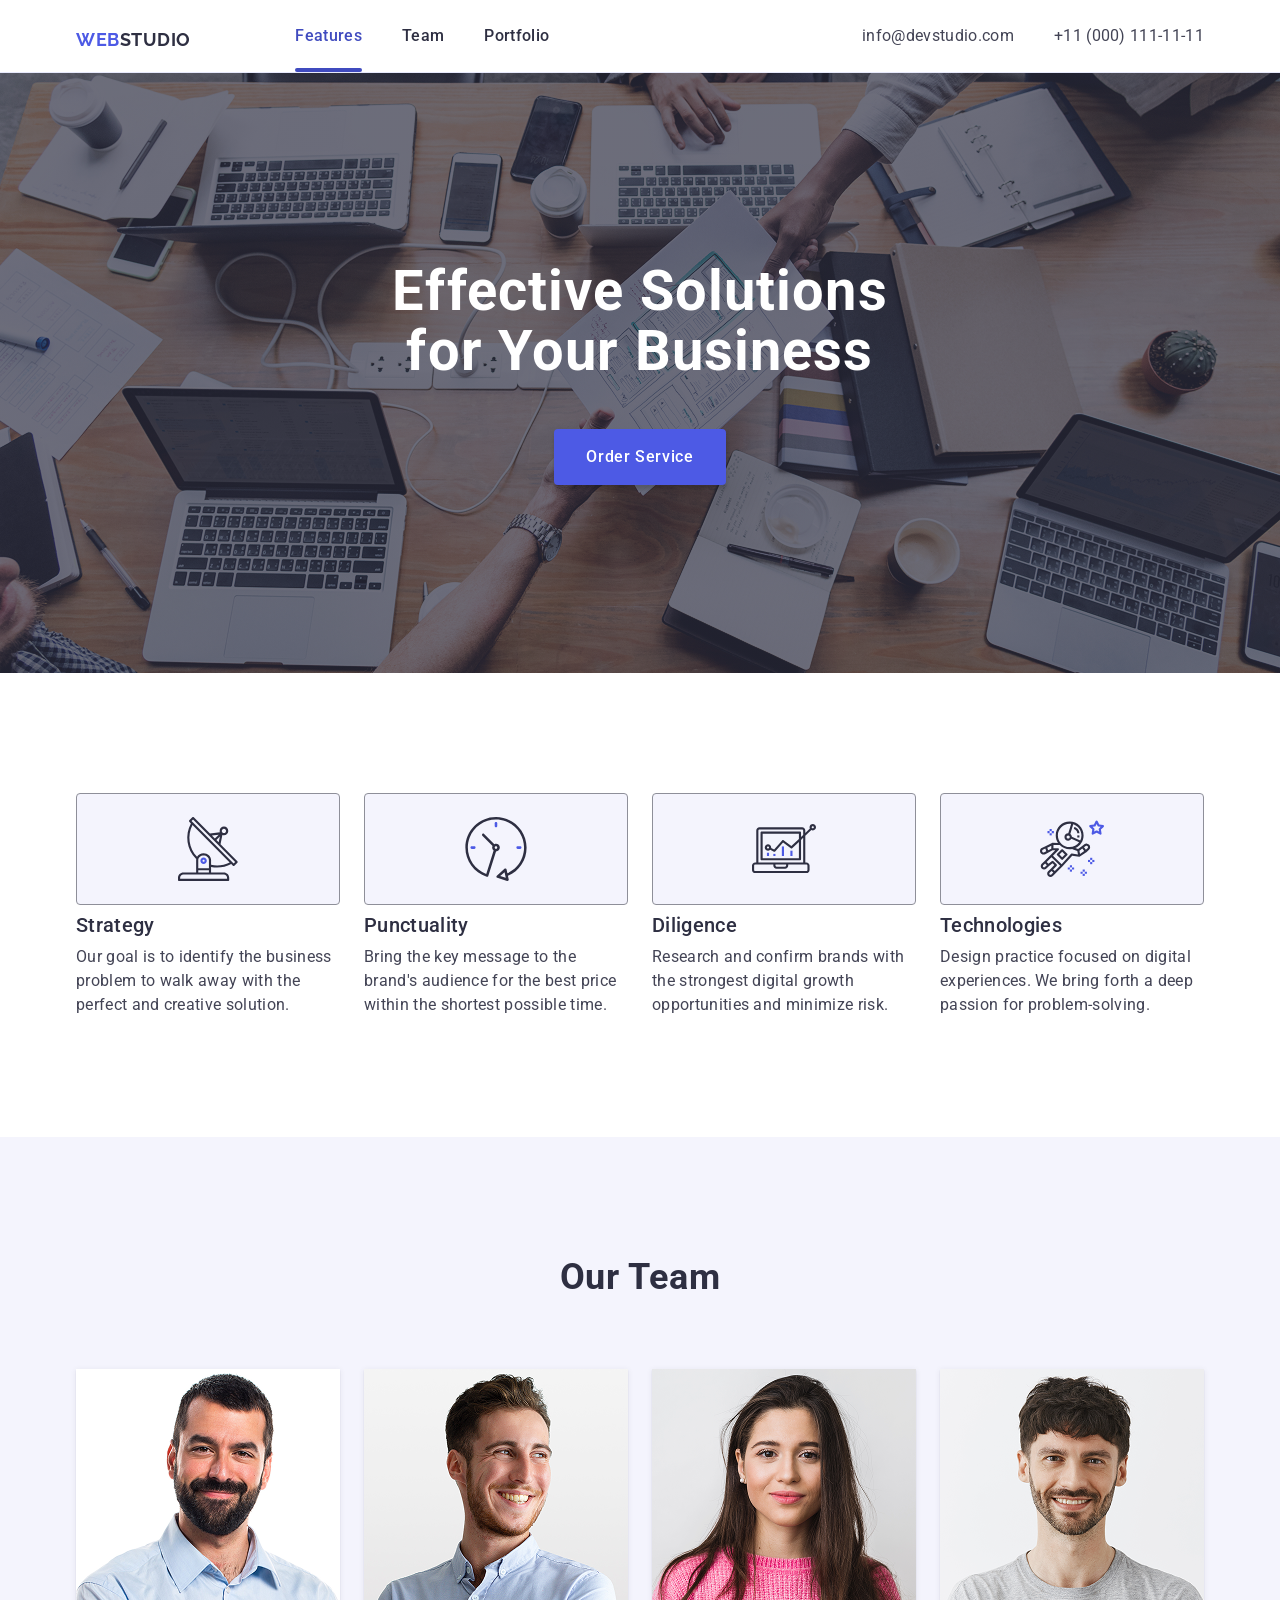
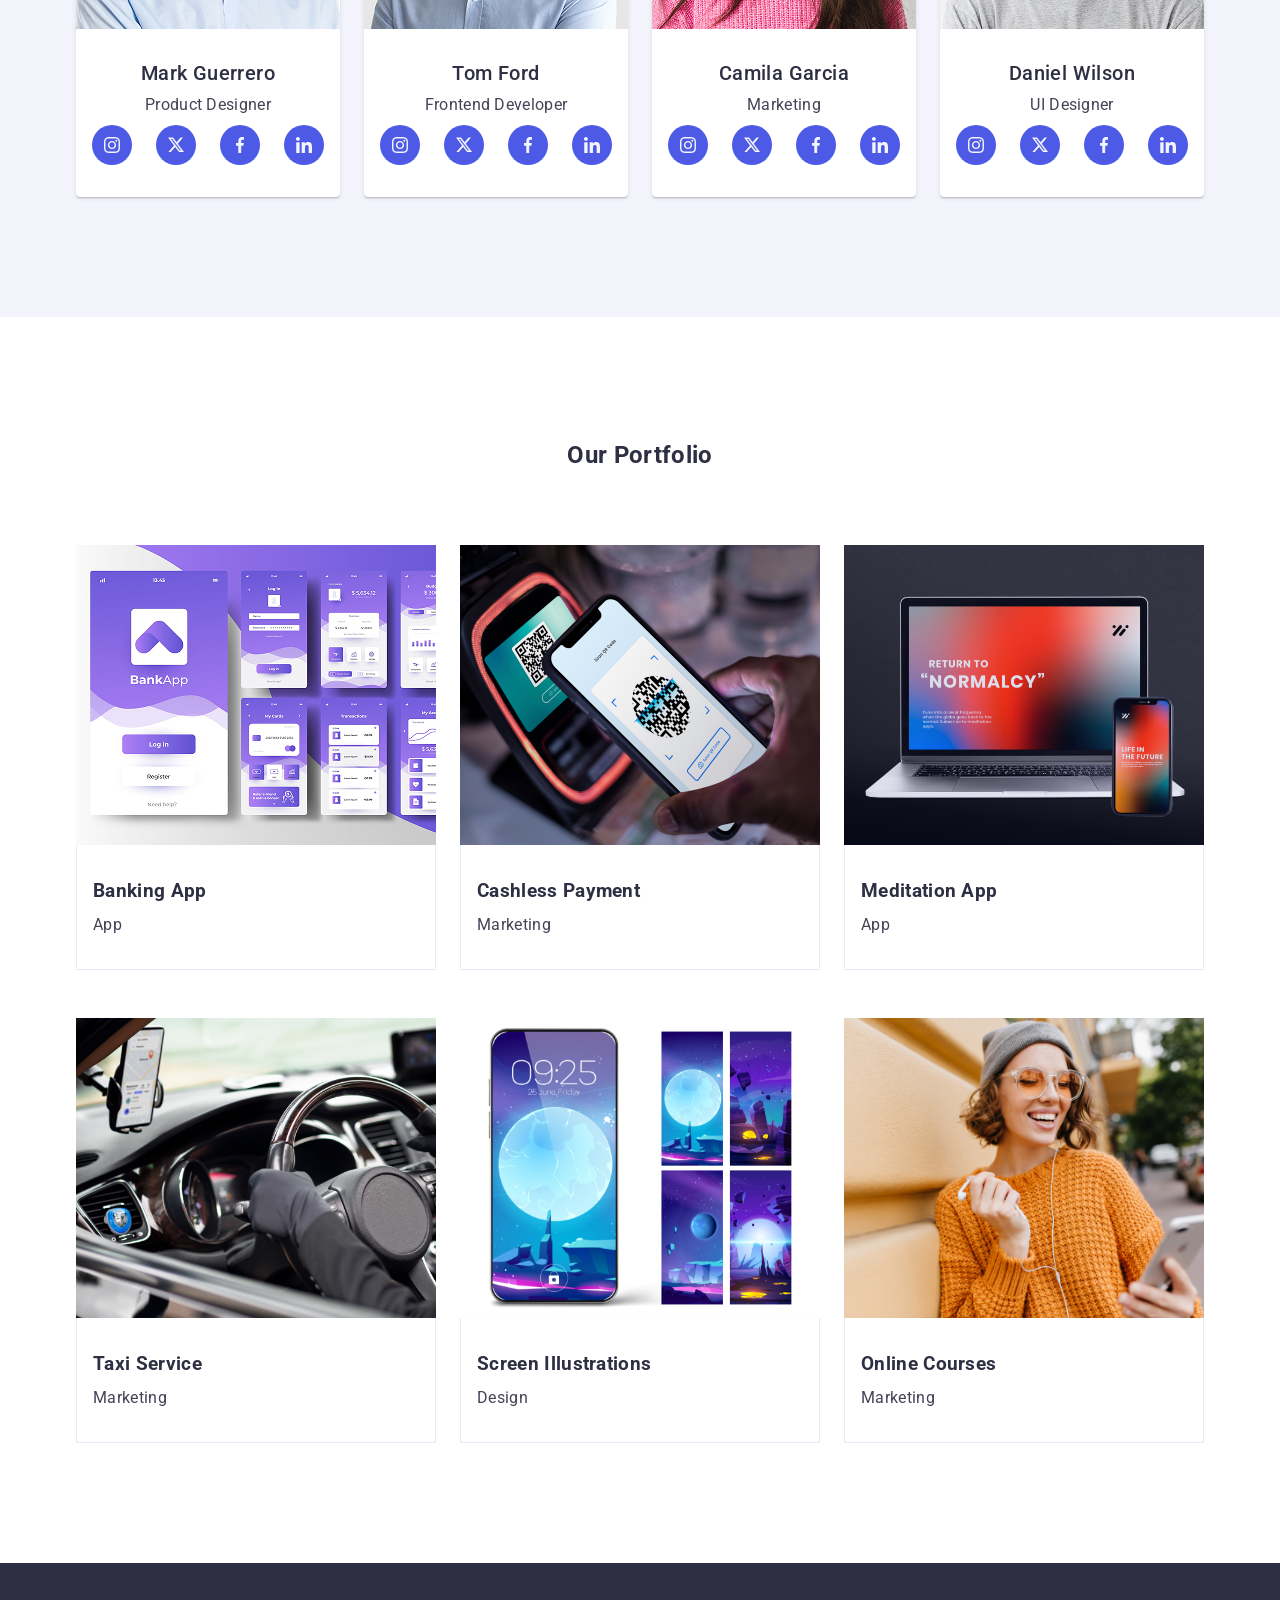
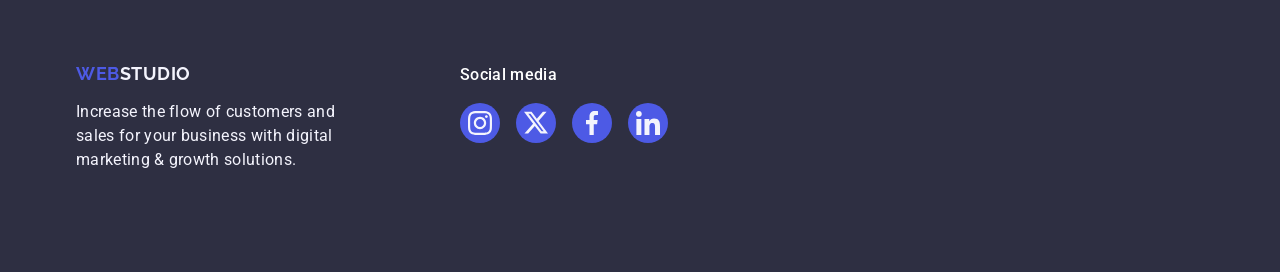
==== commit 5d24ae9d: "Fix HTML structure, SVG icons, social links and CSS styles" ====
--- a/index.html
+++ b/index.html
@@ -69,7 +69,7 @@
           <li class="features-item">
             <div class="features-icon-wrapper">
               <svg class="features-icon" width="64" height="64">
-                <use href="./images/icons/symbol-defs.svg#antenna">
+                <use href="./images/icons.svg#antenna">
                 </use>
               </svg>
             </div>
@@ -82,7 +82,7 @@
           <li class="features-item">
             <div class="features-icon-wrapper">
               <svg class="features-icon" width="64" height="64">
-                <use href="./images/icons/symbol-defs.svg#clock">
+                <use href="./images/icons.svg#clock">
                 </use>
               </svg>
             </div>
@@ -95,7 +95,7 @@
           <li class="features-item">
             <div class="features-icon-wrapper">
               <svg class="features-icon" width="64" height="64">
-                <use href="./images/icons/symbol-defs.svg#diagram">
+                <use href="./images/icons.svg#diagram">
                 </use>
               </svg>
             </div>
@@ -108,7 +108,7 @@
           <li class="features-item">
             <div class="features-icon-wrapper">
               <svg class="features-icon" width="64" height="64">
-                <use href="./images/icons/symbol-defs.svg#astronaut">
+                <use href="./images/icons.svg#astronaut">
                 </use>
               </svg>
             </div>
@@ -141,9 +141,10 @@
             <p class="team-text">Product Designer</p>
             <ul class="team-social-list">
     <li class="team-social-item">
-      <a class="team-social-link" href="https://instagram.com/" aria-label="Instagram">
+      <a class="team-social-link" 
+      href="https://instagram.com/" aria-label="Instagram">
         <svg class="team-social-icon" width="16" height="16">
-          <use href="./images/icons/symbol-defs.svg#instagram"></use>
+          <use href="./images/icons.svg#instagram"></use>
         </svg>
       </a>
     </li>
@@ -152,7 +153,7 @@
      href="https://twitter.com/"
      aria-label="Twitter">
     <svg class="team-social-icon" width="16" height="16">
-      <use href="./images/icons/symbol-defs.svg#twitter"></use>
+      <use href="./images/icons.svg#twitter"></use>
     </svg>
   </a>
 </li>
@@ -162,7 +163,7 @@
      href="https://facebook.com/"
      aria-label="Facebook">
     <svg class="team-social-icon" width="16" height="16">
-      <use href="./images/icons/symbol-defs.svg#facebook"></use>
+      <use href="./images/icons.svg#facebook"></use>
     </svg>
   </a>
 </li>
@@ -171,7 +172,7 @@
      href="https://linkedin.com/"
      aria-label="LinkedIn">
     <svg class="team-social-icon" width="16" height="16">
-      <use href="./images/icons/symbol-defs.svg#linkedin"></use>
+      <use href="./images/icons.svg#linkedin"></use>
     </svg>
   </a>
 </li>
@@ -193,7 +194,7 @@
     <li class="team-social-item">
       <a class="team-social-link" href="https://instagram.com/" aria-label="Instagram">
         <svg class="team-social-icon" width="16" height="16">
-          <use href="./images/icons/symbol-defs.svg#instagram"></use>
+          <use href="./images/icons.svg#instagram"></use>
         </svg>
       </a>
     </li>
@@ -202,7 +203,7 @@
      href="https://twitter.com/"
      aria-label="Twitter">
     <svg class="team-social-icon" width="16" height="16">
-      <use href="./images/icons/symbol-defs.svg#twitter"></use>
+      <use href="./images/icons.svg#twitter"></use>
     </svg>
   </a>
 </li>
@@ -212,7 +213,7 @@
      href="https://facebook.com/"
      aria-label="Facebook">
     <svg class="team-social-icon" width="16" height="16">
-      <use href="./images/icons/symbol-defs.svg#facebook"></use>
+      <use href="./images/icons.svg#facebook"></use>
     </svg>
   </a>
 </li>
@@ -221,7 +222,7 @@
      href="https://linkedin.com/"
      aria-label="LinkedIn">
     <svg class="team-social-icon" width="16" height="16">
-      <use href="./images/icons/symbol-defs.svg#linkedin"></use>
+      <use href="./images/icons.svg#linkedin"></use>
     </svg>
   </a>
 </li>
@@ -243,7 +244,7 @@
     <li class="team-social-item">
       <a class="team-social-link" href="https://instagram.com/" aria-label="Instagram">
         <svg class="team-social-icon" width="16" height="16">
-          <use href="./images/icons/symbol-defs.svg#instagram"></use>
+          <use href="./images/icons.svg#instagram"></use>
         </svg>
       </a>
     </li>
@@ -252,7 +253,7 @@
      href="https://twitter.com/"
      aria-label="Twitter">
     <svg class="team-social-icon" width="16" height="16">
-      <use href="./images/icons/symbol-defs.svg#twitter"></use>
+      <use href="./images/icons.svg#twitter"></use>
     </svg>
   </a>
 </li>
@@ -262,7 +263,7 @@
      href="https://facebook.com/"
      aria-label="Facebook">
     <svg class="team-social-icon" width="16" height="16">
-      <use href="./images/icons/symbol-defs.svg#facebook"></use>
+      <use href="./images/icons.svg#facebook"></use>
     </svg>
   </a>
 </li>
@@ -271,7 +272,7 @@
      href="https://linkedin.com/"
      aria-label="LinkedIn">
     <svg class="team-social-icon" width="16" height="16">
-      <use href="./images/icons/symbol-defs.svg#linkedin"></use>
+      <use href="./images/icons.svg#linkedin"></use>
     </svg>
   </a>
 </li>
@@ -293,7 +294,7 @@
     <li class="team-social-item">
       <a class="team-social-link" href="https://instagram.com/" aria-label="Instagram">
         <svg class="team-social-icon" width="16" height="16">
-          <use href="./images/icons/symbol-defs.svg#instagram"></use>
+          <use href="./images/icons.svg#instagram"></use>
         </svg>
       </a>
     </li>
@@ -302,7 +303,7 @@
      href="https://twitter.com/"
      aria-label="Twitter">
     <svg class="team-social-icon" width="16" height="16">
-      <use href="./images/icons/symbol-defs.svg#twitter"></use>
+      <use href="./images/icons.svg#twitter"></use>
     </svg>
   </a>
 </li>
@@ -312,7 +313,7 @@
      href="https://facebook.com/"
      aria-label="Facebook">
     <svg class="team-social-icon" width="16" height="16">
-      <use href="./images/icons/symbol-defs.svg#facebook"></use>
+      <use href="./images/icons.svg#facebook"></use>
     </svg>
   </a>
 </li>
@@ -516,7 +517,7 @@
             href="https://instagram.com/"
             aria-label="Instagram">
             <svg width="24" height="24">
-              <use href="./images/icons/symbol-defs.svg#instagram"></use>
+              <use href="./images/icons.svg#instagram"></use>
             </svg>
             </a>
           </li>
@@ -525,7 +526,7 @@
          href="https://twitter.com/"
          aria-label="Twitter">
         <svg width="24" height="24">
-          <use href="./images/icons/symbol-defs.svg#twitter"></use>
+          <use href="./images/icons.svg#twitter"></use>
         </svg>
       </a>
     </li>
@@ -535,7 +536,7 @@
          href="https://facebook.com/"
          aria-label="Facebook">
         <svg width="24" height="24">
-          <use href="./images/icons/symbol-defs.svg#facebook"></use>
+          <use href="./images/icons.svg#facebook"></use>
         </svg>
       </a>
     </li>
@@ -545,7 +546,7 @@
          href="https://linkedin.com/"
          aria-label="LinkedIn">
         <svg width="24" height="24">
-          <use href="./images/icons/symbol-defs.svg#linkedin"></use>
+          <use href="./images/icons.svg#linkedin"></use>
         </svg>
       </a>
     </li>
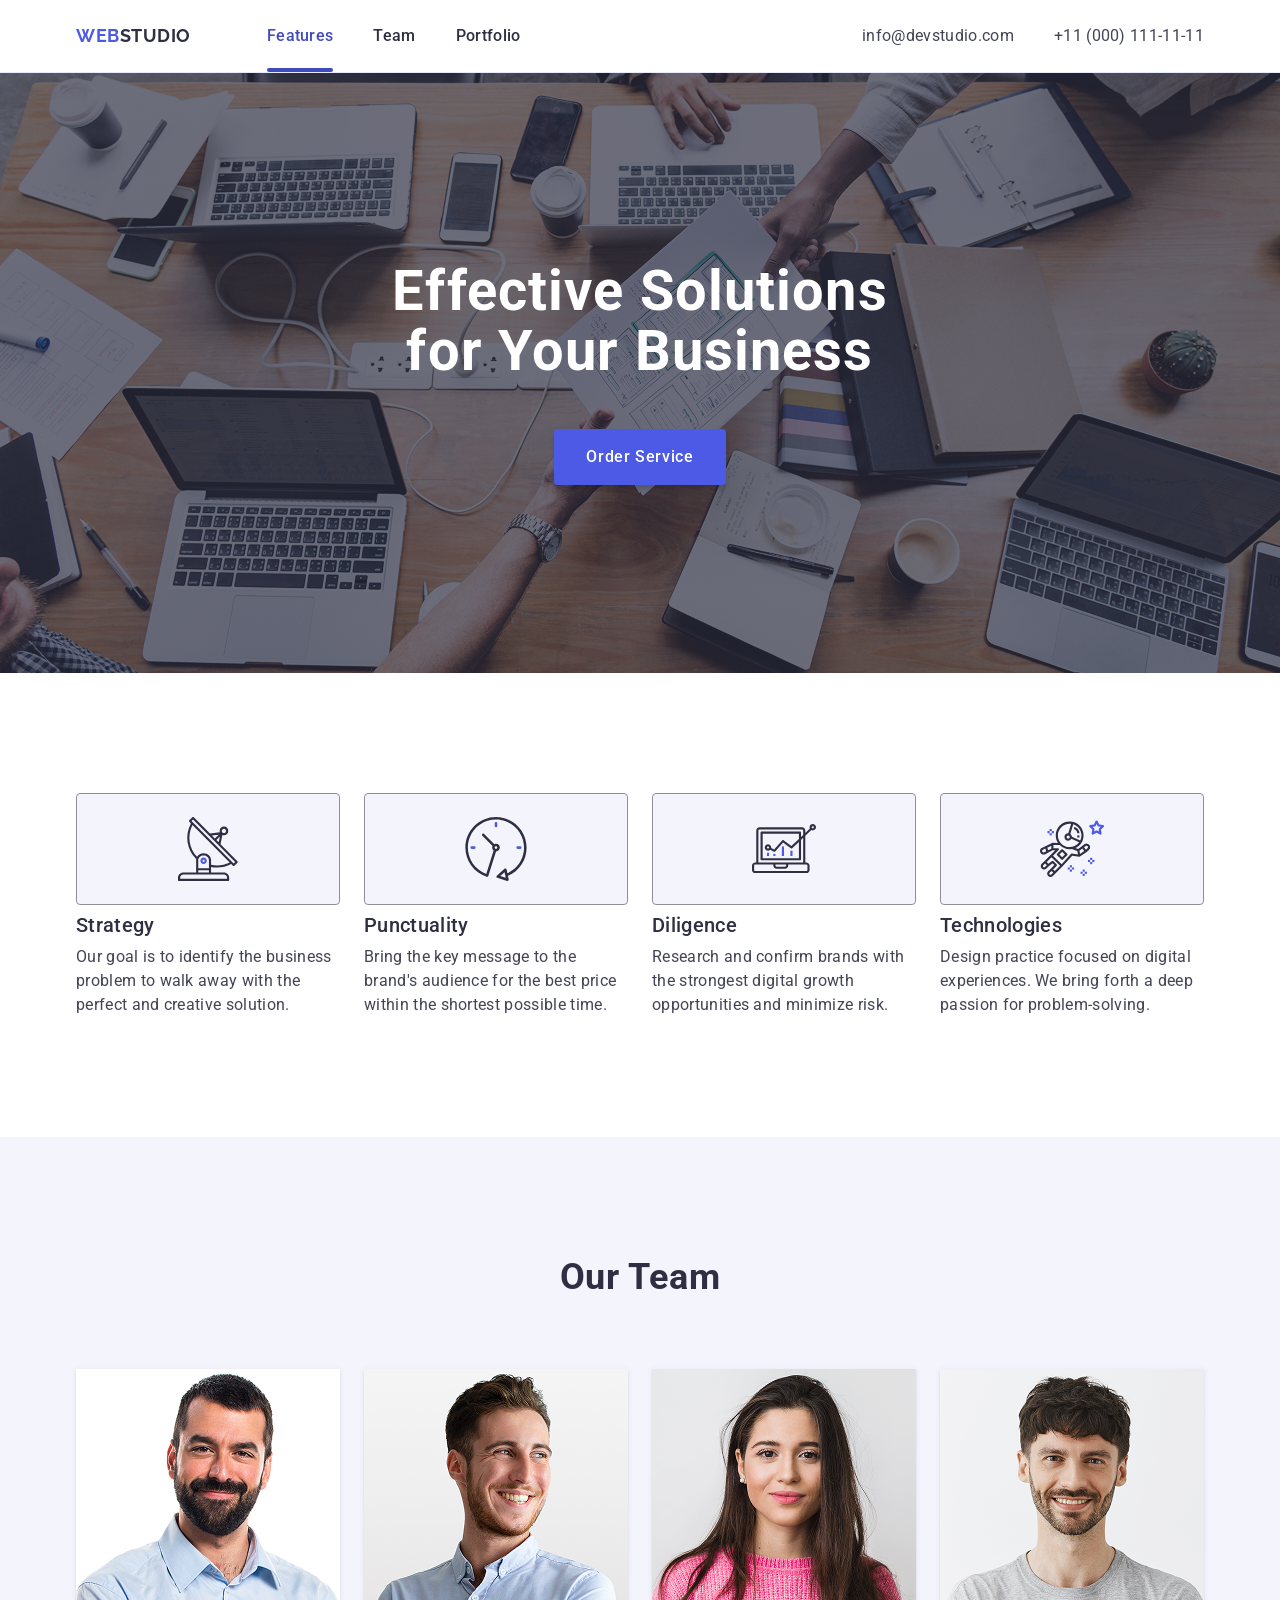
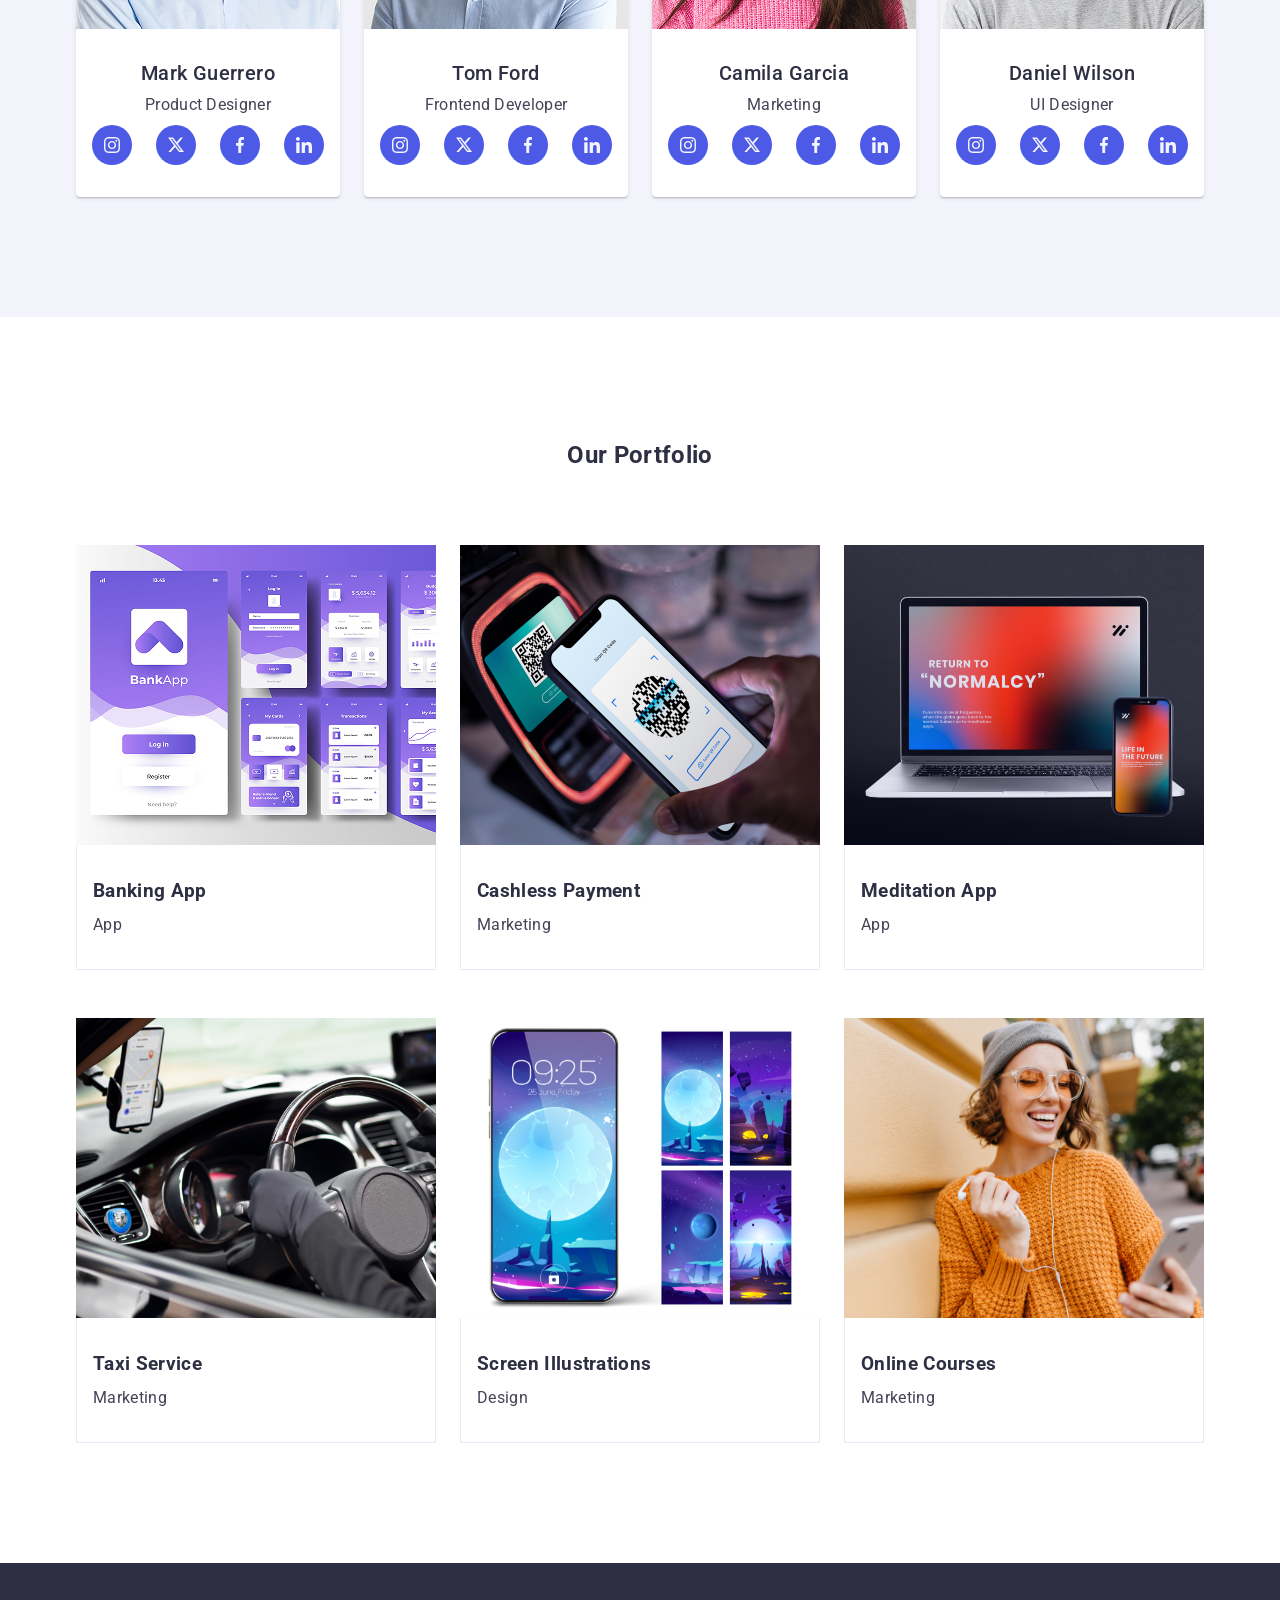
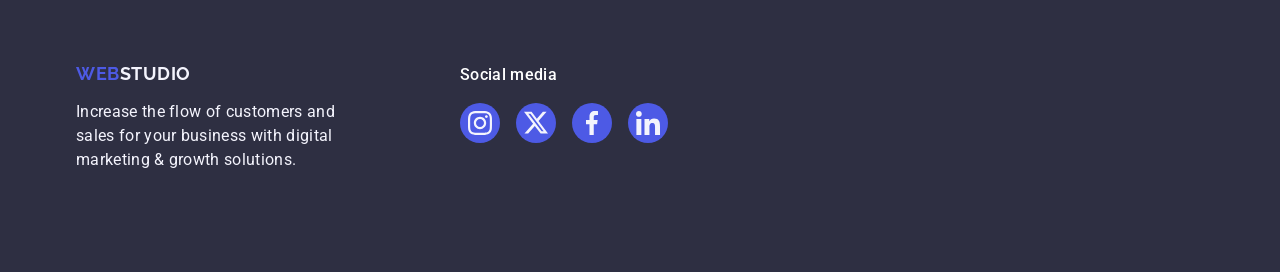
==== commit 851a8136: "Remove unnecessary SVG logo from header" ====
--- a/index.html
+++ b/index.html
@@ -18,10 +18,7 @@
       <a class="logo"
       href="./index.html">
       Web<span class="logo-icon">Studio</span>
-    <svg class="logo-icon-svg" width="24" height="24">
-      <use href="./images/icons/sprite.svg#logo"></use>
-
-    </svg>
+  
     </a>
             
       <nav class="main-nav">
